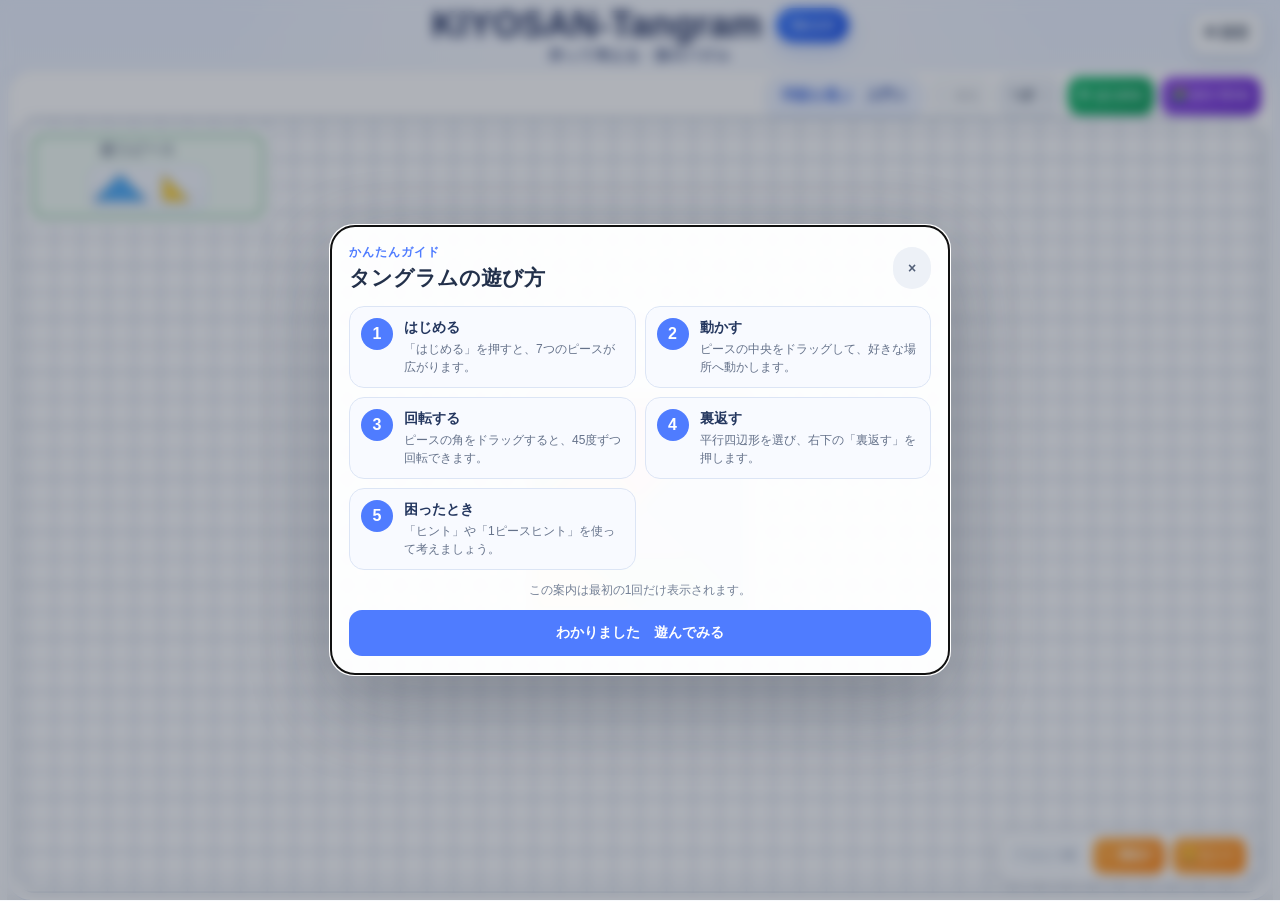
==== index.html @ c0f208fa "Add files via upload" ====
<!DOCTYPE html>
<!-- KIYOSAN-Tangram Ver.2.0 -->
<html lang="ja">
<head>
<meta charset="UTF-8">
<meta name="viewport" content="width=device-width,initial-scale=1.0,maximum-scale=1.0,user-scalable=no">

<meta name="theme-color" content="#24324a">
<meta name="application-name" content="KIYOSAN-Tangram">
<meta name="apple-mobile-web-app-capable" content="yes">
<meta name="apple-mobile-web-app-status-bar-style" content="black-translucent">
<meta name="apple-mobile-web-app-title" content="KIYOSAN-Tangram">
<link rel="manifest" href="./manifest.webmanifest">
<link rel="apple-touch-icon" href="./icons/apple-touch-icon.png">

<title>KIYOSAN-Tangram Ver.2.0</title>
<link rel="stylesheet" href="style.css">

</head>
<body>
<header class="v2-header">
  <div class="v2-title-row">
    <h1>KIYOSAN-Tangram</h1>
    <span class="prototype-badge">Ver.2.0</span>
  </div>
  <p class="v2-subtitle">作って考える・形のパズル</p>
  <button id="settingsBtn" class="settings-trigger" type="button"
    aria-haspopup="dialog" aria-controls="settingsDialog" aria-label="設定を開く">⚙ 設定</button>
</header>
<main class="app prototype17-layout">
<section class="card board-card">
  <div class="top">
    <h2>組み立てエリア</h2>
    <div class="board-top-actions">
      <span class="legend">完成図を見ながら作りましょう</span>
      <button id="problemPickerBtn" class="problem-picker-trigger" type="button"
        aria-haspopup="dialog" aria-controls="problemPickerDialog">
        問題を選ぶ　<span id="currentProblemLabel">入門 1</span>
      </button>
      <button id="prev" class="top-action-button problem-step-button" type="button">← まえ</button>
      <button id="next" class="top-action-button problem-step-button" type="button">つぎ →</button>
      <button id="startBtn" class="top-action-button green">▶ はじめる</button>
      <button id="reset" class="top-action-button primary">🧩 かたづける</button>
    </div>
  </div>
  <div class="boardWrap">
    <aside class="board-target-panel" aria-label="完成図">

      <div class="problem-heading">
        <h2 id="title">入門 1</h2>
        <span class="badge" id="count">1 / 48</span>
      </div>
      <div class="target"><svg viewBox="0 0 320 320"><g id="targetLayer"></g></svg></div>
      <section class="target-used-pieces" aria-labelledby="usedPiecesTitle">
        <h3 id="usedPiecesTitle">使うピース</h3>
        <div id="usedPieces" class="used-pieces" aria-live="polite"></div>
      </section>
    </aside>
    <div class="board-canvas-stage" aria-label="ピースを組み立てる場所">
      <svg id="board" viewBox="-12 -12 1024 724" preserveAspectRatio="xMidYMid meet">
        <defs>
          <!-- 実画像を繰り返して、ピース表面へ木目を貼る -->
          <pattern id="woodPattern" patternUnits="userSpaceOnUse" width="288" height="260">
            <image href="./wood-texture-fine.png" width="288" height="260"
              preserveAspectRatio="none" />
          </pattern>
          <!-- 選んだ写真から、7ピース共通の正方形画像を切り出す定義をここへ生成する -->
          <g id="photoPatternDefs"></g>
          <!-- 実画像を赤みのある焦げ茶色へ着色し、ニス状の光沢と立体感を加えるフィルター -->
          <filter id="woodTexture" x="-20%" y="-20%" width="140%" height="150%"
            color-interpolation-filters="sRGB">
            <feColorMatrix in="SourceGraphic" type="matrix"
              values="0.35 0.14 0.03 0 0.085
                      0.13 0.18 0.025 0 0.03
                      0.075 0.08 0.045 0 0.015
                      0    0    0    1 0" result="brownTexture" />
            <feComponentTransfer in="brownTexture" result="brighterBrown">
              <feFuncR type="linear" slope="1.2" />
              <feFuncG type="linear" slope="1.2" />
              <feFuncB type="linear" slope="1.2" />
              <feFuncA type="identity" />
            </feComponentTransfer>
            <feComposite in="brighterBrown" in2="SourceAlpha" operator="in" result="texturedPiece" />
            <feFlood flood-color="#fff0dc" flood-opacity="0.22" result="varnishColor" />
            <feComposite in="varnishColor" in2="SourceAlpha" operator="in" result="varnishCoat" />
            <feBlend in="texturedPiece" in2="varnishCoat" mode="screen" result="glossyPiece" />
            <feMorphology in="SourceAlpha" operator="erode" radius="1.35" result="innerArea" />
            <feComposite in="SourceAlpha" in2="innerArea" operator="out" result="borderMask" />
            <feFlood flood-color="#4a321c" flood-opacity="0.84" result="borderColor" />
            <feComposite in="borderColor" in2="borderMask" operator="in" result="darkBorder" />
            <feMerge result="outlinedPiece">
              <feMergeNode in="glossyPiece" />
              <feMergeNode in="darkBorder" />
            </feMerge>
            <feOffset in="SourceAlpha" dx="0.5" dy="2" result="sideMask1" />
            <feFlood flood-color="#92552e" result="sideColor1" />
            <feComposite in="sideColor1" in2="sideMask1" operator="in" result="woodSide1" />
            <feOffset in="SourceAlpha" dx="1" dy="4" result="sideMask2" />
            <feFlood flood-color="#784323" result="sideColor2" />
            <feComposite in="sideColor2" in2="sideMask2" operator="in" result="woodSide2" />
            <feOffset in="SourceAlpha" dx="1.5" dy="6" result="sideMask3" />
            <feFlood flood-color="#61351c" result="sideColor3" />
            <feComposite in="sideColor3" in2="sideMask3" operator="in" result="woodSide3" />
            <feOffset in="SourceAlpha" dx="2" dy="8" result="sideMask4" />
            <feFlood flood-color="#492817" result="sideColor4" />
            <feComposite in="sideColor4" in2="sideMask4" operator="in" result="woodSide4" />
            <feMerge result="pieceWithThickness">
              <feMergeNode in="woodSide4" />
              <feMergeNode in="woodSide3" />
              <feMergeNode in="woodSide2" />
              <feMergeNode in="woodSide1" />
              <feMergeNode in="outlinedPiece" />
            </feMerge>
          </filter>
          <!-- 初期の正方形用：表面の色と木目は同じまま、側面だけを表示しない -->
          <filter id="woodTextureFlat" x="-5%" y="-5%" width="110%" height="110%"
            color-interpolation-filters="sRGB">
            <feColorMatrix in="SourceGraphic" type="matrix"
              values="0.35 0.14 0.03 0 0.085
                      0.13 0.18 0.025 0 0.03
                      0.075 0.08 0.045 0 0.015
                      0    0    0    1 0" result="flatBrownTexture" />
            <feComponentTransfer in="flatBrownTexture" result="flatBrighterBrown">
              <feFuncR type="linear" slope="1.2" />
              <feFuncG type="linear" slope="1.2" />
              <feFuncB type="linear" slope="1.2" />
              <feFuncA type="identity" />
            </feComponentTransfer>
            <feComposite in="flatBrighterBrown" in2="SourceAlpha" operator="in" result="flatTexturedPiece" />
            <feFlood flood-color="#fff0dc" flood-opacity="0.22" result="flatVarnishColor" />
            <feComposite in="flatVarnishColor" in2="SourceAlpha" operator="in" result="flatVarnishCoat" />
            <feBlend in="flatTexturedPiece" in2="flatVarnishCoat" mode="screen" result="flatGlossyPiece" />
            <feMorphology in="SourceAlpha" operator="erode" radius="1.35" result="flatInnerArea" />
            <feComposite in="SourceAlpha" in2="flatInnerArea" operator="out" result="flatBorderMask" />
            <feFlood flood-color="#4a321c" flood-opacity="0.84" result="flatBorderColor" />
            <feComposite in="flatBorderColor" in2="flatBorderMask" operator="in" result="flatDarkBorder" />
            <feMerge>
              <feMergeNode in="flatGlossyPiece" />
              <feMergeNode in="flatDarkBorder" />
            </feMerge>
          </filter>
        </defs>
        <g id="gridLayer"></g>
        <g id="boardTargetLayer"></g>
        <g id="hintLayer"></g>
        <g id="guideLayer"></g>
        <g id="pieceLayer"></g>
      </svg>
      <div id="tidyCompleteMessage" class="tidy-complete-message" hidden>
        <strong>おかたづけできました！</strong>
        <span>またこんどやろうね！</span>
      </div>
      <div class="board-corner-actions" aria-label="ピース操作">
        <button id="undoBtn" type="button" disabled>↶ ひとつ前</button>
        <button id="left" class="phone-rotate-button" type="button" aria-label="左へ45度回転">↶ 左回転</button>
        <button id="right" class="phone-rotate-button" type="button" aria-label="右へ45度回転">右回転 ↷</button>
        <button id="flip" type="button">↔ 裏返す</button>
        <button id="hint" class="orange" type="button">💡 ヒント　☆☆☆</button>
        <button id="oneHint" class="orange" type="button" hidden>1ピースヒント</button>
      </div>
    </div>
  </div>
  <div id="status" class="status">「はじめる」でピースが広がります。形が完成すると、自動で音が鳴り、ピースが踊ります。</div>
</section>
</main>
<div id="problemPickerDialog" class="modal" role="dialog" aria-modal="true"
  aria-labelledby="problemPickerTitle" hidden>
  <div class="modal-backdrop" data-close-problem-picker></div>
  <div class="modal-panel problem-picker-panel" tabindex="-1">
    <div class="modal-header">
      <h2 id="problemPickerTitle">問題を選ぶ</h2>
      <button id="closeProblemPickerBtn" class="modal-close" type="button"
        aria-label="問題選択を閉じる">×</button>
    </div>
    <div class="problem-picker-content">
      <section class="side-section level-section" aria-labelledby="levelSectionTitle">
        <h3 class="side-section-title" id="levelSectionTitle">レベル</h3>
        <div class="levels" id="levels"></div>
      </section>
      <section class="side-section problem-list-section" aria-labelledby="problemListSectionTitle">
        <h3 class="side-section-title" id="problemListSectionTitle">問題一覧</h3>
        <div id="problemGrid" class="problem-grid" aria-label="問題一覧"></div>
        <p class="help">番号と★で達成状況が分かります。</p>
      </section>
    </div>
  </div>
</div>
<div id="levelClearDialog" class="modal level-clear-dialog" role="dialog" aria-modal="true"
  aria-labelledby="levelClearTitle" hidden>
  <div class="modal-backdrop level-clear-backdrop"></div>
  <div class="modal-panel level-clear-panel" tabindex="-1">
    <div class="level-clear-rays" aria-hidden="true"></div>
    <div class="level-clear-confetti" aria-hidden="true">
      <i></i><i></i><i></i><i></i><i></i><i></i><i></i><i></i><i></i><i></i><i></i><i></i>
    </div>
    <div class="level-clear-crown" aria-hidden="true">👑</div>
    <p class="level-clear-kicker">LEVEL COMPLETE!</p>
    <h2 id="levelClearTitle">全問クリア！</h2>
    <div class="level-clear-stars" aria-hidden="true">★ ★ ★</div>
    <p id="levelClearMessage">すべての問題をクリアしました。</p>
    <button id="levelClearNextBtn" class="primary level-clear-next" type="button">つぎのレベルへ</button>
  </div>
</div>
<div id="tutorialDialog" class="modal tutorial-dialog" role="dialog" aria-modal="true"
  aria-labelledby="tutorialTitle" hidden>
  <div class="modal-backdrop" data-close-tutorial></div>
  <div class="modal-panel tutorial-panel" tabindex="-1">
    <div class="modal-header">
      <div>
        <p class="tutorial-kicker">かんたんガイド</p>
        <h2 id="tutorialTitle">タングラムの遊び方</h2>
      </div>
      <button id="closeTutorialBtn" class="modal-close" type="button"
        aria-label="操作案内を閉じる">×</button>
    </div>
    <div class="tutorial-steps">
      <div class="tutorial-step"><span>1</span><div><strong>はじめる</strong><p>「はじめる」を押すと、7つのピースが広がります。</p></div></div>
      <div class="tutorial-step"><span>2</span><div><strong>動かす</strong><p>ピースの中央をドラッグして、好きな場所へ動かします。</p></div></div>
      <div class="tutorial-step"><span>3</span><div><strong>回転する</strong><p>ピースの角をドラッグすると、45度ずつ回転できます。</p></div></div>
      <div class="tutorial-step"><span>4</span><div><strong>裏返す</strong><p>平行四辺形を選び、右下の「裏返す」を押します。</p></div></div>
      <div class="tutorial-step"><span>5</span><div><strong>困ったとき</strong><p>「ヒント」や「1ピースヒント」を使って考えましょう。</p></div></div>
    </div>
    <p class="tutorial-note">この案内は最初の1回だけ表示されます。</p>
    <button id="startTutorialBtn" class="primary modal-done" type="button">わかりました　遊んでみる</button>
  </div>
</div>
<div id="settingsDialog" class="modal" role="dialog" aria-modal="true" aria-labelledby="settingsDialogTitle" hidden>
  <div class="modal-backdrop" data-close-settings></div>
  <div class="modal-panel" tabindex="-1">
    <div class="modal-header">
      <h2 id="settingsDialogTitle">⚙ 設定</h2>
      <button id="closeSettingsBtn" class="modal-close" type="button" aria-label="設定を閉じる">×</button>
    </div>
    <section class="modal-section" aria-labelledby="appearanceTitle">
      <h3 id="appearanceTitle">表示</h3>
      <div class="silhouette-setting">
        <label for="playMode">作り方</label>
        <select id="playMode">
          <option value="overlay">シルエットの上で作る</option>
          <option value="reference">完成図を見ながら作る</option>
        </select>
      </div>
      <div class="silhouette-setting">
        <label for="silhouetteColor">問題の色</label>
        <select id="silhouetteColor">
          <option value="bluegray">青灰色</option>
          <option value="cream">クリーム</option>
          <option value="beige">ベージュ</option>
        </select>
      </div>
      <div class="silhouette-setting">
        <label for="gridColor">方眼の色</label>
        <select id="gridColor">
          <option value="bluegray">青灰色</option>
          <option value="green">緑</option>
          <option value="beige">ベージュ</option>
        </select>
      </div>
      <div class="silhouette-setting">
        <label for="pieceStyle">ピースのデザイン</label>
        <select id="pieceStyle">
          <option value="colorful">カラフル</option>
          <option value="wood">木目調</option>
          <option value="photo">写真</option>
        </select>
      </div>
      <div id="photoControls" class="photo-controls" hidden>
        <label class="photo-select-button" for="photoFileInput">📷 写真を選ぶ</label>
        <input id="photoFileInput" type="file" accept="image/jpeg,image/png,image/webp,image/heic,image/heif" hidden>
        <span id="photoFileStatus">写真は端末内だけで使用します。</span>
      </div>
      <div class="silhouette-setting">
        <label for="bgmSetting">BGM</label>
        <select id="bgmSetting">
          <option value="off">なし</option>
          <option value="on">あり（レベル別）</option>
        </select>
      </div>
      <div class="silhouette-setting">
        <label for="effectsSetting">効果音</label>
        <select id="effectsSetting">
          <option value="on">あり</option>
          <option value="off">なし</option>
        </select>
      </div>
      <div class="piece-size-panel">
        <span>ピースの大きさ</span>
        <div class="piece-size-buttons">
          <button type="button" data-piece-size="1" class="size-choice">標準</button>
          <button type="button" data-piece-size="1.3" class="size-choice">大</button>
          <button type="button" data-piece-size="1.5" class="size-choice">特大</button>
        </div>
      </div>
    </section>
    <section class="modal-section" aria-labelledby="utilityTitle">
      <h3 id="utilityTitle">操作</h3>
      <div class="utility-buttons">
        <button id="fullscreenBtn" type="button">⛶ 全画面</button>
        <button id="tutorialBtn" type="button">？ 操作案内を見る</button>
        <button id="clearStarsBtn" type="button">☆ をリセット</button>
      </div>
    </section>
    <button id="doneSettingsBtn" class="primary modal-done" type="button">閉じる</button>
  </div>
</div>
<footer class="app-footer" aria-label="アプリ情報">
  <div><strong>KIYOSAN-Tangram <span id="appVersion"></span></strong> • Designed by Kiyosan, an Apple Distinguished Educator, with ChatGPT.</div>
</footer>

<script src="script.js"></script>


</body>
</html>
---- style.css ----
:root{--ink:#23314b;--sub:#68758c;--line:#dce3ee;--blue:#4f7cff;--orange:#ff9f43;--green:#229b63;--bg:#f4f7fb}
*{box-sizing:border-box}
body{margin:0;min-height:100vh;font-family:-apple-system,BlinkMacSystemFont,"Segoe UI","Hiragino Sans","Yu Gothic UI","Yu Gothic","Meiryo",sans-serif;color:var(--ink);background:linear-gradient(180deg,#eaf0ff,#f7f9fc 260px)}
header{position:relative;text-align:center;padding:8px 72px 2px 12px}
.settings-trigger{position:absolute;right:18px;top:8px;min-width:48px;padding:9px 12px;background:rgba(255,255,255,.9);box-shadow:0 6px 18px rgba(35,49,75,.12);border:1px solid rgba(220,227,238,.9)}
h1{margin:0;font-size:clamp(26px,4vw,40px)}
header p{margin:7px 0 0;color:var(--sub)}
.app{width:min(1280px,calc(100% - 20px));margin:4px auto 10px;display:grid;grid-template-columns:330px 1fr;gap:16px}
.card{background:rgba(255,255,255,.97);border-radius:22px;box-shadow:0 14px 36px rgba(35,49,75,.11);padding:12px}
.levels{display:grid;grid-template-columns:1fr 1fr;gap:8px;margin-bottom:14px}
button,select{font:inherit}
button{border:0;border-radius:13px;padding:11px 12px;font-weight:700;color:var(--ink);background:#edf1f7;cursor:pointer}
button:active{transform:scale(.98)}
.level.active{background:var(--blue);color:#fff}
.top{display:flex;align-items:center;justify-content:space-between;gap:10px;margin-bottom:10px}
h2{margin:0;font-size:18px}
.badge{font-size:13px;font-weight:700;color:#315fdd;background:#edf2ff;border-radius:999px;padding:6px 10px}
.target{aspect-ratio:1/1;border:2px dashed var(--line);border-radius:18px;overflow:hidden;background:#fbfcff}
svg{width:100%;height:100%;touch-action:none}
.silhouette{fill:var(--silhouette-fill,#6B7FA5);stroke:none}
.board-silhouette,
.board-silhouette-piece{
  fill:var(--silhouette-fill,#6B7FA5);
  fill-opacity:.24;
  stroke:none;
  pointer-events:none;
}
.tidy-up-case{fill:rgba(255,255,255,.72);stroke:#7b879b;stroke-width:8;rx:12;ry:12;pointer-events:none}
body.photo-challenge-active .board-silhouette-piece{fill-opacity:.12;stroke:none}
.target-line{fill:var(--silhouette-fill,#6B7FA5);stroke:none}
.hint-piece{fill:#7585a2;fill-opacity:.15;stroke:#7585a2;stroke-width:1.5;stroke-dasharray:6 5}
.grid-line{stroke:var(--grid-color,#8F9EB7);stroke-width:1.2;vector-effect:non-scaling-stroke;opacity:.75}
.guide-bg{fill:#fff;fill-opacity:.94;stroke:#cbd5e1;stroke-width:2}
.guide-used{stroke:#222;stroke-width:3.5;stroke-linejoin:round}
.guide-unused{fill:none;stroke:#5b6475;stroke-width:3.8;stroke-linejoin:round}
.guide-label{font-size:18px;font-weight:700;fill:#34415a;text-anchor:middle}
.piece{stroke:rgba(35,49,75,.3);stroke-width:1.2;cursor:grab;filter:none}
body.piece-style-wood .piece{fill:url(#woodPattern)!important;stroke:#4a321c;stroke-width:1.6;stroke-linejoin:round;filter:url(#woodTextureFlat)}
body.piece-style-wood .used-piece-shape{fill:url(#woodPattern)!important;stroke:#4a321c;stroke-width:1.6;stroke-linejoin:round;filter:url(#woodTexture)}
body.piece-style-wood #board.not-started .piece{filter:url(#woodTextureFlat);stroke:#4a321c;stroke-width:1.6}
.piece-side{display:none;pointer-events:none;stroke:#3c2113;stroke-width:1.5;stroke-linejoin:round}
body.piece-style-wood .piece-side{display:block}
body.piece-style-wood .piece-side-depth-1{fill:#92552e}
body.piece-style-wood .piece-side-depth-2{fill:#6f3d22}
body.piece-style-wood .piece-side-depth-3{fill:#492817}
body.piece-style-wood #board.not-started .piece-side{display:none}
body.piece-style-photo .piece{stroke:#263447;stroke-width:2;stroke-linejoin:round;filter:none}
body.piece-style-photo .used-piece-shape{stroke:#263447;stroke-width:1.8;stroke-linejoin:round;filter:none}
body.piece-style-photo .piece-side{display:none}
.photo-controls{display:flex;align-items:center;gap:10px;padding:10px 12px;margin:0 0 8px;border:1px dashed #b9c6db;border-radius:13px;background:#fff}
.photo-controls[hidden]{display:none}
.photo-select-button{flex:0 0 auto;padding:9px 13px;border-radius:11px;background:#e9f2ff;color:#245a9c;font-weight:800;cursor:pointer}
.photo-controls span{font-size:12px;line-height:1.4;color:#68758d}
.photo-challenge-button{background:linear-gradient(135deg,#6f42c1,#845ef7)!important;color:#fff!important;border-color:#6741d9!important}
.photo-challenge-button[hidden]{display:none!important}
body.photo-challenge-active .photo-challenge-button{background:linear-gradient(135deg,#495057,#343a40)!important}

.not-started .piece{cursor:default}
.start-ready{animation:startPulse 1.3s ease-in-out infinite}
@keyframes startPulse{0%,100%{transform:scale(1)}50%{transform:scale(1.03)}}

.piece:active{cursor:grabbing}.selected{stroke:#111827;stroke-width:2.4}
.tidy-complete-message{position:absolute;z-index:60;left:50%;bottom:64px;transform:translateX(-50%);display:flex;flex-direction:column;align-items:center;gap:3px;min-width:260px;padding:14px 22px;border:2px solid #69b984;border-radius:18px;background:rgba(244,255,247,.97);color:#23653a;box-shadow:0 14px 38px rgba(28,82,48,.24);text-align:center;animation:tidyMessageIn .42s cubic-bezier(.2,.8,.2,1)}
.tidy-complete-message[hidden]{display:none}
.tidy-complete-message strong{font-size:20px}.tidy-complete-message span{font-size:16px;font-weight:700}
@keyframes tidyMessageIn{from{opacity:0;transform:translate(-50%,16px) scale(.9)}to{opacity:1;transform:translate(-50%,0) scale(1)}}
.row{display:flex;gap:8px;flex-wrap:wrap;margin-top:11px}
.row button{flex:1 1 100px}
.orange{background:var(--orange);color:#fff}.primary{background:var(--blue);color:#fff}.green{background:var(--green);color:#fff}
.help{font-size:12px;color:var(--sub);line-height:1.55;margin:10px 0 0}
.silhouette-setting{
  display:flex;align-items:center;justify-content:space-between;gap:10px;
  margin:0 0 12px;padding:9px 10px;border-radius:12px;background:#f4f6fa;
}
.silhouette-setting label{font-size:13px;font-weight:700;color:var(--ink)}
.silhouette-setting select{
  flex:1;max-width:150px;border:1px solid var(--line);border-radius:10px;
  padding:8px 10px;background:#fff;color:var(--ink);font-weight:700;
}
.utility-buttons{
  display:grid;grid-template-columns:1fr 1fr;gap:8px;margin:0 0 12px
}
.utility-buttons button{padding:9px 8px;font-size:13px}
.utility-buttons #clearStarsBtn{grid-column:1/-1;background:#fff3e5;color:#8a4b00}










.problem-grid{
  display:grid;
  grid-template-columns:repeat(4,minmax(0,1fr));
  gap:6px;
  max-height:min(300px,42vh);
  overflow:auto;
  margin:0 0 10px;
  padding:6px;
  border:1px solid var(--line);
  border-radius:12px;
  background:#fafbfe;
  align-content:start;
}
.problem-btn{
  position:relative;
  display:flex;
  align-items:center;
  justify-content:space-between;
  min-width:0;
  min-height:44px;
  padding:8px 8px;
  border-radius:10px;
  font-size:12px;
  background:#edf1f7;
  text-align:left;
}
.problem-btn.active{background:var(--blue);color:#fff}
.problem-btn.cleared{background:#fef6d8}
.problem-btn-number{font-weight:800}
.problem-btn-star{font-size:13px;color:#f3b400}
.problem-btn.active .problem-btn-star{color:#ffe36e}
.problem-btn.cleared .problem-btn-star{color:#f3b400}
.problem-btn.active.cleared{background:var(--blue)}


.boardWrap{
  aspect-ratio:10/7;min-height:500px;border:1px solid var(--line);
  border-radius:18px;overflow:hidden;background:#fff;
}
.toolbar{display:flex;flex-wrap:wrap;gap:9px;margin-top:11px}.toolbar button{flex:1 1 135px}
.status{margin-top:11px;padding:11px 13px;border-radius:13px;background:#f1f4f8;color:var(--sub);font-size:14px}
.status.ok{background:#e8f8ef;color:#157347;font-weight:700}.status.warn{background:#fff3e5;color:#9b5a00;font-weight:700}
.legend{font-size:12px;color:var(--sub);margin-top:8px}
@media(max-width:860px){.app{grid-template-columns:1fr}.side{display:grid;grid-template-columns:minmax(200px,290px) 1fr;gap:14px;align-items:start}.levels,.side>.top{grid-column:1/-1}.row{margin-top:0}}
@media(max-width:590px){.side{display:block}.row{margin-top:11px}.boardWrap{aspect-ratio:1/1.18;min-height:430px}}

.piece-size-panel{margin:0 0 12px;padding:9px 10px;border-radius:12px;background:#f4f6fa}
.piece-size-panel>span{display:block;margin-bottom:7px;font-size:13px;font-weight:700;color:var(--ink)}
.piece-size-buttons{display:grid;grid-template-columns:repeat(3,1fr);gap:6px}
.size-choice{min-height:38px;padding:7px 3px;font-size:13px;border-radius:10px}
.size-choice.selected{background:#9dcfe4!important;color:#274354!important;box-shadow:inset 0 0 0 2px rgba(255,255,255,.8)}

.app-footer{
  width:min(1280px,calc(100% - 20px));margin:0 auto 14px;
  text-align:center;color:var(--sub);font-size:12px;line-height:1.6
}
.app-footer strong{color:var(--ink);font-weight:700}

/* Ver.1.91 Prototype 3：左右の主操作領域の下端をそろえる */
.side{display:flex;flex-direction:column;gap:12px}
.side-section{border:1px solid var(--line);border-radius:16px;background:#fbfcff;padding:11px}
.side-section-title{margin:0 0 9px;font-size:14px;font-weight:800;color:#41506b;letter-spacing:.04em}
.side-section .levels{margin:0}
.side-section .help{margin:8px 0 0}
.problem-section{background:#fff}
.problem-heading{display:flex;align-items:center;justify-content:space-between;gap:10px;margin-bottom:9px}
.problem-heading h2{font-size:18px}
.problem-nav{display:grid;grid-template-columns:1fr 1fr;gap:8px;margin-top:10px}
.problem-nav #hint{grid-column:1/-1}
.problem-list-section{background:#fbfcff}
.problem-list-section .problem-grid{max-height:145px;margin:0}
.level-section{background:#fbfcff}
.settings-section{background:#f7f9fc}
.settings-section .silhouette-setting{margin-bottom:8px;background:#fff}
.settings-section .piece-size-panel{margin:0;background:#fff}
.teacher-section{background:#f4f1ff;border-color:#ded7f4}
.teacher-section .utility-buttons{margin:0}
.teacher-section #clearStarsBtn{background:#fff3e5;color:#8a4b00}
.app-footer{white-space:nowrap}
@media(max-width:860px){
  .side{display:grid;grid-template-columns:1fr 1fr;gap:12px}
  .side-section{min-width:0}
  .problem-section{grid-column:1/-1}
  .settings-section,.teacher-section{align-self:start}
}
@media(max-width:590px){
  .side{display:flex}
  .app-footer{white-space:normal}
}

/* Prototype 3：主操作カードと補助カードを分離 */
.side-main{display:flex;flex-direction:column;gap:12px;height:100%}
.side-main .level-section{margin-top:auto}
.side-aux{display:flex;flex-direction:column;gap:12px;align-self:start}
.board-card{grid-column:2;grid-row:1}
.side-main{grid-column:1;grid-row:1}
.side-aux{grid-column:1;grid-row:2}
@media(max-width:860px){
  .side-main,.board-card,.side-aux{grid-column:1;grid-row:auto}
  .side-main{display:grid;grid-template-columns:1fr 1fr;gap:12px}
  .side-main .problem-section{grid-column:1/-1}
  .side-main .level-section{margin-top:0}
  .side-aux{display:grid;grid-template-columns:1fr 1fr;gap:12px}
}
@media(max-width:590px){
  .side-main,.side-aux{display:flex}
}


/* Ver.1.91 Prototype 4：設定ダイアログ（Prototype 5でも継承） */
body.modal-open{overflow:hidden}
.modal[hidden]{display:none}
.modal{position:fixed;inset:0;z-index:1000;display:grid;place-items:center;padding:20px}
.modal-backdrop{position:absolute;inset:0;background:rgba(22,31,49,.34);backdrop-filter:blur(6px);-webkit-backdrop-filter:blur(6px);opacity:0;animation:modalFadeIn .22s ease forwards}
.modal-panel{position:relative;width:min(480px,100%);max-height:min(760px,calc(100vh - 40px));overflow:auto;background:rgba(255,255,255,.98);border:1px solid rgba(255,255,255,.78);border-radius:24px;box-shadow:0 28px 80px rgba(20,31,52,.28);padding:18px;opacity:0;transform:scale(.96) translateY(8px);animation:modalPanelIn .22s cubic-bezier(.2,.8,.2,1) forwards}
.modal.closing .modal-backdrop{animation:modalFadeOut .18s ease forwards}
.modal.closing .modal-panel{animation:modalPanelOut .18s ease forwards}
@keyframes modalFadeIn{to{opacity:1}}
@keyframes modalFadeOut{from{opacity:1}to{opacity:0}}
@keyframes modalPanelIn{to{opacity:1;transform:scale(1) translateY(0)}}
@keyframes modalPanelOut{from{opacity:1;transform:scale(1) translateY(0)}to{opacity:0;transform:scale(.97) translateY(6px)}}
.modal-header{display:flex;align-items:center;justify-content:space-between;gap:12px;margin-bottom:14px}
.modal-header h2{font-size:21px}
.modal-close{width:38px;height:38px;padding:0;border-radius:999px;font-size:25px;line-height:1;background:#edf1f7;color:#536078}
.modal-section{padding:14px;border:1px solid var(--line);border-radius:16px;background:#f8faff;margin-bottom:12px}
.modal-section h3{margin:0 0 10px;font-size:14px;color:#41506b;letter-spacing:.04em}
.modal-section .silhouette-setting{background:#fff;margin-bottom:8px}
.modal-section .piece-size-panel{background:#fff;margin:0}
.teacher-modal{background:#f6f3ff;border-color:#ded7f4}
.teacher-modal .utility-buttons{margin:0}
.modal-done{width:100%;margin-top:2px}
.level-clear-dialog{z-index:1200;overflow:hidden}
.level-clear-backdrop{background:radial-gradient(circle at 50% 42%,rgba(255,212,59,.34),rgba(26,35,55,.60));backdrop-filter:blur(8px);-webkit-backdrop-filter:blur(8px)}
.level-clear-panel{width:min(500px,94vw);overflow:hidden;text-align:center;padding:36px 26px 26px;border:3px solid #ffd43b;background:linear-gradient(155deg,#fffdf4 0%,#fff 52%,#fff3bf 100%);box-shadow:0 30px 90px rgba(20,31,52,.38),0 0 55px rgba(255,212,59,.42);animation:levelClearIn .65s cubic-bezier(.18,.89,.32,1.35) forwards}
.level-clear-panel>*{position:relative;z-index:2}
.level-clear-rays{position:absolute;z-index:0;inset:-60%;background:repeating-conic-gradient(from 0deg,rgba(255,212,59,.16) 0deg 9deg,transparent 9deg 20deg);animation:levelClearSpin 16s linear infinite}
.level-clear-crown{font-size:64px;line-height:1;animation:levelClearCrown .8s ease-in-out infinite alternate}
.level-clear-kicker{margin:12px 0 2px;color:#e67700;font-weight:900;letter-spacing:.14em;font-size:14px}
.level-clear-panel h2{margin:0;color:#24324a;font-size:clamp(30px,7vw,44px)}
.level-clear-stars{margin:10px 0;color:#f59f00;font-size:29px;letter-spacing:.18em;text-shadow:0 2px 0 #fff,0 4px 10px rgba(230,119,0,.25)}
.level-clear-panel p#levelClearMessage{margin:8px 0 22px;color:#536078;font-weight:700;font-size:17px}
.level-clear-next{width:100%;min-height:52px;font-size:18px;background:linear-gradient(135deg,#ffb020,#ff8a1f);box-shadow:0 8px 20px rgba(255,138,31,.28)}
.level-clear-confetti i{position:absolute;z-index:3;top:-42px;width:10px;height:22px;border-radius:3px;background:#ff6b6b;animation:levelConfetti 2.6s ease-in infinite}
.level-clear-confetti i:nth-child(2n){background:#4dabf7}.level-clear-confetti i:nth-child(3n){background:#ffd43b}.level-clear-confetti i:nth-child(4n){background:#69db7c}.level-clear-confetti i:nth-child(5n){background:#b197fc}
.level-clear-confetti i:nth-child(1){left:5%;animation-delay:.05s}.level-clear-confetti i:nth-child(2){left:14%;animation-delay:.55s}.level-clear-confetti i:nth-child(3){left:23%;animation-delay:.2s}.level-clear-confetti i:nth-child(4){left:33%;animation-delay:.8s}.level-clear-confetti i:nth-child(5){left:42%;animation-delay:.4s}.level-clear-confetti i:nth-child(6){left:51%;animation-delay:.95s}.level-clear-confetti i:nth-child(7){left:60%;animation-delay:.1s}.level-clear-confetti i:nth-child(8){left:69%;animation-delay:.65s}.level-clear-confetti i:nth-child(9){left:77%;animation-delay:.3s}.level-clear-confetti i:nth-child(10){left:85%;animation-delay:1s}.level-clear-confetti i:nth-child(11){left:92%;animation-delay:.5s}.level-clear-confetti i:nth-child(12){left:97%;animation-delay:.75s}
@keyframes levelClearIn{0%{opacity:0;transform:scale(.55) rotate(-3deg)}70%{opacity:1;transform:scale(1.04) rotate(1deg)}100%{opacity:1;transform:scale(1) rotate(0)}}
@keyframes levelClearSpin{to{transform:rotate(360deg)}}
@keyframes levelClearCrown{from{transform:translateY(0) rotate(-3deg)}to{transform:translateY(-8px) rotate(3deg)}}
@keyframes levelConfetti{0%{transform:translateY(-20px) rotate(0);opacity:0}12%{opacity:1}100%{transform:translateY(540px) rotate(720deg);opacity:0}}
@media(prefers-reduced-motion:reduce){.level-clear-panel,.level-clear-rays,.level-clear-crown,.level-clear-confetti i{animation:none}}
@media(max-width:590px){header{padding-right:62px}.settings-trigger{right:10px;font-size:0;width:44px;padding:9px}.settings-trigger::first-letter{font-size:20px}.modal{padding:10px}.modal-panel{max-height:calc(100vh - 20px);border-radius:20px}}



/* Ver.1.91 Prototype 5：全画面中央配置とクロスプラットフォーム調整 */
html{min-height:100%;background:#f7f9fc}
body{-webkit-font-smoothing:antialiased;text-rendering:optimizeLegibility}
button,select{line-height:1.25}
button{min-height:42px;-webkit-tap-highlight-color:transparent}
select{min-height:40px}
.app-footer{font-size:11.5px;line-height:1.45;white-space:nowrap;overflow-wrap:normal}

/* Fullscreen APIでhtml要素が全画面になった場合だけ中央寄せする */
html:fullscreen body,
html:-webkit-full-screen body{
  min-height:100vh;
  display:flex;
  flex-direction:column;
  justify-content:center;
  overflow:auto;
}
html:fullscreen header,
html:fullscreen .app,
html:fullscreen .app-footer,
html:-webkit-full-screen header,
html:-webkit-full-screen .app,
html:-webkit-full-screen .app-footer{flex:0 0 auto}

/* 高さの小さいWindowsノートなどでは、上端が切れないよう上寄せに戻す */
@media (max-height:820px){
  html:fullscreen body,
  html:-webkit-full-screen body{justify-content:flex-start}
}
@media(max-width:980px){
  .app-footer{white-space:normal;padding:0 8px}
}
@media(max-width:590px){
  button{min-height:44px}
}


/* Ver.1.91 Prototype 6：iPad・Apple Pencilの盤面操作を固定 */
html,body{overscroll-behavior:none}
body{touch-action:pan-x pan-y}
.boardWrap,#board,#pieceLayer,.piece{
  touch-action:none!important;
  -ms-touch-action:none;
  -webkit-user-select:none;
  user-select:none;
  -webkit-touch-callout:none;
}
body.board-interacting{
  overflow:hidden!important;
  overscroll-behavior:none;
}
body.board-interacting .boardWrap{cursor:grabbing}
@supports (-webkit-touch-callout:none){
  html:fullscreen body,html:-webkit-full-screen body{overscroll-behavior:none}
}



/* Ver.1.91 Prototype 7：iPadファースト固定レイアウト */
body.ipad-mode{
  position:fixed;
  inset:0;
  width:100%;
  height:var(--app-height,100dvh);
  min-height:0;
  overflow:hidden;
  display:grid;
  grid-template-rows:auto minmax(0,1fr) auto;
  overscroll-behavior:none;
}
body.ipad-mode header{
  padding:6px 72px 0 12px;
  min-height:48px;
}
body.ipad-mode h1{font-size:clamp(25px,3.2vw,36px)}
body.ipad-mode .settings-trigger{
  position:fixed;
  z-index:900;
  top:max(8px,env(safe-area-inset-top));
  right:max(12px,env(safe-area-inset-right));
}
body.ipad-mode .app{
  width:min(1280px,calc(100% - 16px));
  height:100%;
  min-height:0;
  margin:2px auto 6px;
  grid-template-columns:clamp(255px,27vw,330px) minmax(0,1fr);
  grid-template-rows:minmax(0,1fr);
  gap:12px;
  overflow:hidden;
}
body.ipad-mode .side-main,
body.ipad-mode .board-card{
  grid-row:1;
  min-height:0;
  height:100%;
}
body.ipad-mode .side-main{
  display:flex;
  flex-direction:column;
  gap:8px;
  overflow:hidden;
}
body.ipad-mode .side-section{padding:8px;border-radius:14px}
body.ipad-mode .problem-section{flex:1 1 auto;min-height:0;display:flex;flex-direction:column}
body.ipad-mode .problem-heading{margin-bottom:6px}
body.ipad-mode .target{flex:1 1 auto;min-height:150px;aspect-ratio:auto}
body.ipad-mode .problem-nav{margin-top:7px;gap:6px}
body.ipad-mode .problem-nav button{min-height:38px;padding:8px 9px}
body.ipad-mode .problem-list-section{flex:0 0 auto}
body.ipad-mode .problem-list-section .problem-grid{max-height:96px}
body.ipad-mode .level-section{flex:0 0 auto;margin-top:0}
body.ipad-mode .levels{gap:6px}
body.ipad-mode .level{min-height:36px;padding:7px 8px}
body.ipad-mode .side-section .help{margin-top:5px;line-height:1.35}
body.ipad-mode .board-card{
  display:flex;
  flex-direction:column;
  overflow:hidden;
}
body.ipad-mode .board-card>.top{flex:0 0 auto;margin-bottom:6px}
body.ipad-mode .boardWrap{
  flex:1 1 auto;
  min-height:0;
  height:auto;
  aspect-ratio:auto;
}
body.ipad-mode .toolbar{
  flex:0 0 auto;
  display:grid;
  grid-template-columns:repeat(4,minmax(0,1fr));
  gap:6px;
  margin-top:7px;
}
body.ipad-mode .toolbar button{min-height:38px;padding:7px 6px;font-size:13px}
body.ipad-mode .status{flex:0 0 auto;margin-top:7px;padding:8px 10px;font-size:12.5px}
body.ipad-mode .app-footer{
  width:100%;
  margin:0;
  padding:2px 10px max(5px,env(safe-area-inset-bottom));
  font-size:10.5px;
  line-height:1.25;
  white-space:nowrap;
  overflow:hidden;
  text-overflow:ellipsis;
}
body.ipad-mode.modal-open{overflow:hidden}
body.ipad-mode .modal-panel{max-height:calc(var(--app-height,100dvh) - 24px)}

/* iPadの縦向きでも左右2カラムを維持し、盤面を優先する */
@media (max-width:820px){
  body.ipad-mode .app{grid-template-columns:250px minmax(0,1fr);gap:8px}
  body.ipad-mode .card{padding:8px;border-radius:16px}
  body.ipad-mode .side-main{gap:6px}
  body.ipad-mode .problem-list-section .problem-grid{grid-template-columns:repeat(6,1fr);max-height:82px}
  body.ipad-mode .toolbar{grid-template-columns:repeat(2,minmax(0,1fr))}
  body.ipad-mode .toolbar button{font-size:12px}
  body.ipad-mode .app-footer{font-size:9.5px}
}

/* 高さが小さい場合は説明文を省き、操作領域を確保する */
@media (max-height:760px){
  body.ipad-mode .side-section .help{display:none}
  body.ipad-mode .problem-list-section .problem-grid{max-height:72px}
  body.ipad-mode .toolbar button{min-height:34px;padding:5px 5px}
  body.ipad-mode .status{padding:6px 9px}
}


/* Ver.1.91 Prototype 8：iPad全画面・Apple Pencil最終調整 */
body.ipad-mode{
  padding-top:env(safe-area-inset-top);
  padding-left:env(safe-area-inset-left);
  padding-right:env(safe-area-inset-right);
  padding-bottom:env(safe-area-inset-bottom);
}
body.ipad-mode .app{
  min-height:0;
  padding-bottom:2px;
}
body.ipad-mode .board-card{padding-bottom:8px}
body.ipad-mode .toolbar{
  position:relative;
  z-index:20;
  padding-bottom:2px;
}
body.ipad-mode .toolbar button,
body.ipad-mode .problem-nav button,
body.ipad-mode .settings-trigger,
body.ipad-mode .modal button{
  touch-action:manipulation!important;
  -webkit-user-select:none;
  user-select:none;
}
body.ipad-mode .boardWrap{
  min-height:180px;
}
@media (orientation:portrait) and (max-width:820px){
  body.ipad-mode .app{grid-template-columns:230px minmax(0,1fr)}
  body.ipad-mode .problem-list-section .problem-grid{max-height:66px}
  body.ipad-mode .target{min-height:126px}
  body.ipad-mode .toolbar{grid-template-columns:repeat(2,minmax(0,1fr));gap:5px}
  body.ipad-mode .toolbar button{min-height:36px;padding:5px 4px;font-size:11.5px}
  body.ipad-mode .status{margin-top:5px;padding:6px 8px;font-size:11.5px}
}
@media (orientation:landscape) and (max-height:760px){
  body.ipad-mode header{min-height:42px;padding-top:3px}
  body.ipad-mode h1{font-size:24px}
  body.ipad-mode .app{margin-top:0;margin-bottom:2px}
  body.ipad-mode .target{min-height:116px}
  body.ipad-mode .problem-list-section .problem-grid{max-height:58px}
  body.ipad-mode .toolbar{grid-template-columns:repeat(4,minmax(0,1fr));gap:4px;margin-top:5px}
  body.ipad-mode .toolbar button{min-height:32px;padding:4px 3px;font-size:11px}
  body.ipad-mode .status{margin-top:4px;padding:5px 7px;font-size:11px}
  body.ipad-mode .app-footer{display:none}
}


/* Prototype 8 修正版：iPad全画面では下部操作を必ず画面内に固定 */
body.ipad-mode.fullscreen-compact header{display:none}
body.ipad-mode.fullscreen-compact{
  grid-template-rows:minmax(0,1fr) auto;
}
body.ipad-mode.fullscreen-compact .app{
  margin:4px auto 2px;
  height:100%;
  min-height:0;
}
body.ipad-mode.fullscreen-compact .board-card{
  min-height:0;
  padding:7px 8px 6px;
}
body.ipad-mode.fullscreen-compact .board-card>.top{
  margin-bottom:4px;
}
body.ipad-mode.fullscreen-compact .boardWrap{
  min-height:0!important;
  height:0;
  flex:1 1 0;
}
body.ipad-mode.fullscreen-compact .toolbar{
  flex:0 0 auto;
  grid-template-columns:repeat(4,minmax(0,1fr));
  gap:4px;
  margin-top:5px;
  padding:0;
}
body.ipad-mode.fullscreen-compact .toolbar button{
  min-height:31px;
  padding:4px 3px;
  font-size:10.8px;
}
body.ipad-mode.fullscreen-compact .status{
  flex:0 0 auto;
  margin-top:4px;
  padding:5px 7px;
  font-size:10.8px;
  line-height:1.2;
}
body.ipad-mode.fullscreen-compact .app-footer{display:none}
body.ipad-mode.fullscreen-compact .target{min-height:100px}
body.ipad-mode.fullscreen-compact .problem-list-section .problem-grid{max-height:54px}
body.ipad-mode.fullscreen-compact .side-section .help{display:none}

@media (orientation:portrait) and (max-width:820px){
  body.ipad-mode.fullscreen-compact .toolbar{
    grid-template-columns:repeat(2,minmax(0,1fr));
  }
  body.ipad-mode.fullscreen-compact .toolbar button{
    min-height:30px;
    font-size:10.5px;
  }
}


/* Prototype 8 最終候補：下段ボタンの表示領域を先に確保 */
body.ipad-mode.fullscreen-compact{
  height:var(--app-height,100dvh)!important;
  max-height:var(--app-height,100dvh)!important;
}
body.ipad-mode.fullscreen-compact .board-card{
  display:grid;
  grid-template-rows:auto minmax(0,1fr) auto;
}
body.ipad-mode.fullscreen-compact .boardWrap{
  height:auto!important;
  min-height:0!important;
  overflow:hidden;
}
body.ipad-mode.fullscreen-compact .toolbar{
  min-height:66px;
  align-content:stretch;
  grid-auto-rows:minmax(29px,1fr);
}
body.ipad-mode.fullscreen-compact .status{display:none}
@media (orientation:portrait) and (max-width:820px){
  body.ipad-mode.fullscreen-compact .toolbar{
    min-height:132px;
    grid-auto-rows:minmax(28px,1fr);
  }
}


/* Prototype 8 安定版：iPadではブラウザ全画面ではなくアプリ内全画面を使用 */
body.ipad-mode.app-fullscreen{
  position:fixed!important;
  inset:0!important;
  width:100%!important;
  height:var(--app-height,100dvh)!important;
  max-height:var(--app-height,100dvh)!important;
  padding:env(safe-area-inset-top) env(safe-area-inset-right) env(safe-area-inset-bottom) env(safe-area-inset-left)!important;
  grid-template-rows:0 minmax(0,1fr) 0!important;
  overflow:hidden!important;
}
body.ipad-mode.app-fullscreen header{
  display:block!important;
  min-height:0!important;
  height:0!important;
  padding:0!important;
  overflow:visible!important;
}
body.ipad-mode.app-fullscreen header h1{display:none!important}
body.ipad-mode.app-fullscreen .settings-trigger{
  display:block!important;
  top:max(6px,env(safe-area-inset-top))!important;
  right:max(8px,env(safe-area-inset-right))!important;
  min-height:34px!important;
  height:34px!important;
  padding:5px 9px!important;
  font-size:12px!important;
}
body.ipad-mode.app-fullscreen .app{
  width:calc(100% - 8px)!important;
  height:100%!important;
  min-height:0!important;
  margin:2px auto!important;
  gap:6px!important;
  overflow:hidden!important;
}
body.ipad-mode.app-fullscreen .card{padding:6px!important;border-radius:13px!important}
body.ipad-mode.app-fullscreen .side-main{gap:5px!important}
body.ipad-mode.app-fullscreen .side-section{padding:6px!important}
body.ipad-mode.app-fullscreen .target{min-height:86px!important}
body.ipad-mode.app-fullscreen .problem-list-section .problem-grid{max-height:50px!important}
body.ipad-mode.app-fullscreen .side-section .help{display:none!important}
body.ipad-mode.app-fullscreen .board-card{
  display:grid!important;
  grid-template-rows:auto minmax(0,1fr) 72px!important;
  min-height:0!important;
  overflow:hidden!important;
  padding-bottom:5px!important;
}
body.ipad-mode.app-fullscreen .board-card>.top{margin:0 52px 3px 0!important}
body.ipad-mode.app-fullscreen .boardWrap{
  height:auto!important;
  min-height:0!important;
  overflow:hidden!important;
}
body.ipad-mode.app-fullscreen .toolbar{
  display:grid!important;
  grid-template-columns:repeat(4,minmax(0,1fr))!important;
  grid-template-rows:repeat(2,32px)!important;
  min-height:68px!important;
  height:68px!important;
  gap:4px!important;
  margin-top:4px!important;
  padding:0!important;
  align-content:start!important;
  overflow:visible!important;
}
body.ipad-mode.app-fullscreen .toolbar button{
  min-height:32px!important;
  height:32px!important;
  padding:3px 2px!important;
  font-size:10.5px!important;
  line-height:1.05!important;
}
body.ipad-mode.app-fullscreen .status,
body.ipad-mode.app-fullscreen .app-footer{display:none!important}
@media (orientation:portrait) and (max-width:820px){
  body.ipad-mode.app-fullscreen .app{grid-template-columns:218px minmax(0,1fr)!important}
  body.ipad-mode.app-fullscreen .board-card{grid-template-rows:auto minmax(0,1fr) 72px!important}
  body.ipad-mode.app-fullscreen .toolbar{grid-template-columns:repeat(4,minmax(0,1fr))!important}
}


/* Prototype 8 最終調整：アプリ内全画面を視覚的に明確化 */
body.ipad-mode.app-fullscreen{background:#dfe7f6!important;}
body.ipad-mode.app-fullscreen .board-card{box-shadow:0 0 0 3px rgba(79,124,255,.35),0 12px 30px rgba(35,49,75,.18)!important;}
body.ipad-mode.app-fullscreen .board-card>.top h2::after{content:" 〈全画面〉";font-size:11px;color:#315fdd;font-weight:800;}

/* ==========================================================
   KIYOSAN-Tangram Ver.2 Prototype 1
   子ども目線レイアウト
========================================================== */
:root{
  --v2-navy:#172758;
  --v2-blue:#2864f0;
  --v2-soft-blue:#eef4ff;
  --v2-panel-width:340px;
}

body{
  background:
    radial-gradient(circle at 50% -20%,rgba(255,255,255,.95),transparent 38%),
    linear-gradient(180deg,#eaf1ff 0,#f7f9fc 280px);
}

.v2-header{
  position:relative;
  text-align:center;
  padding:10px 100px 8px;
}
.v2-title-row{
  display:flex;
  align-items:center;
  justify-content:center;
  gap:14px;
}
.v2-title-row h1{
  color:var(--v2-navy);
  letter-spacing:.01em;
}
.prototype-badge{
  display:inline-flex;
  align-items:center;
  min-height:38px;
  padding:6px 18px;
  border-radius:999px;
  color:#fff;
  background:linear-gradient(135deg,#3678ff,#174ee8);
  box-shadow:0 8px 20px rgba(43,99,230,.24);
  font-size:clamp(15px,2vw,20px);
  font-weight:800;
  white-space:nowrap;
}
.v2-subtitle{
  margin:4px 0 0;
  color:#26396f;
  font-size:clamp(14px,1.7vw,18px);
  font-weight:700;
  letter-spacing:.08em;
}
.v2-header .settings-trigger{top:12px}

.app{
  width:min(1480px,calc(100% - 24px));
  grid-template-columns:minmax(300px,var(--v2-panel-width)) minmax(0,1fr);
  gap:14px;
}
.card{
  border:1px solid rgba(207,218,239,.9);
  box-shadow:0 16px 42px rgba(35,49,75,.12);
}
.side-main{gap:10px}
.side-section{border-radius:18px}
.problem-section{padding:12px}
.problem-heading h2::before{
  content:"完成図　";
  color:#41506b;
  font-size:14px;
}
.target{
  border-style:solid;
  border-color:#d7e0f1;
  background:linear-gradient(180deg,#fff,#fbfcff);
  box-shadow:inset 0 0 0 1px rgba(255,255,255,.8);
}

.used-pieces-panel{
  margin-top:9px;
}
.used-pieces-panel h3{
  margin:0 0 6px;
  font-size:14px;
  color:#34415a;
}
.used-pieces{
  display:flex;
  align-items:center;
  justify-content:center;
  gap:9px;
  min-height:62px;
  padding:7px 8px;
  border-radius:14px;
  background:linear-gradient(180deg,#edf3ff,#e7eefb);
  overflow:hidden;
}
.used-piece-item{
  display:grid;
  place-items:center;
  width:42px;
  min-width:32px;
  height:46px;
}
.used-piece-item svg{
  width:100%;
  height:100%;
  overflow:visible;
}
.used-piece-shape{
  stroke:rgba(35,49,75,.28);
  stroke-width:1.5;
  vector-effect:non-scaling-stroke;
  filter:none;
}

.problem-nav{
  grid-template-columns:1fr auto 1fr;
  align-items:center;
}
.problem-nav #hint{
  grid-column:1/-1;
}
.problem-nav::before{
  content:"";
  display:none;
}

.board-card{
  border-radius:24px;
  padding:12px;
}
.board-card>.top{
  padding:0 4px;
}
.board-card>.top h2{
  color:var(--v2-navy);
}
.boardWrap{
  min-height:520px;
  border:2px solid #d6e0f2;
  border-radius:20px;
}
.toolbar{
  display:grid;
  grid-template-columns:repeat(4,minmax(0,1fr));
  gap:8px;
  padding:9px;
  border-radius:18px;
  background:#eef3fb;
}
.toolbar button{
  min-height:48px;
  border-radius:14px;
}
#left,#right{background:linear-gradient(135deg,#4087ff,#2361ed);color:#fff}
#flip{background:linear-gradient(135deg,#ffac42,#ff8615);color:#fff}
#reset{background:linear-gradient(135deg,#8d4ae8,#6827cf);color:#fff}
#hint,#oneHint{background:linear-gradient(135deg,#ffad45,#ff8a18);color:#fff}
#check,#startBtn{background:linear-gradient(135deg,#17b96e,#079855);color:#fff}

@media(max-width:900px){
  .app{grid-template-columns:280px minmax(0,1fr)}
  .used-pieces{gap:5px}
  .used-piece-item{width:34px}
}
@media(max-width:700px){
  .v2-header{padding:8px 62px 6px 8px}
  .v2-title-row{display:block}
  .prototype-badge{
    min-height:27px;
    margin-top:3px;
    padding:3px 10px;
    font-size:12px;
  }
  .v2-subtitle{font-size:12px}
  .toolbar{grid-template-columns:repeat(2,minmax(0,1fr))}
}

/* iPadモードにもPrototype 1の幅と使うピース表示を反映 */
body.ipad-mode .app{
  grid-template-columns:clamp(270px,29vw,350px) minmax(0,1fr);
}
body.ipad-mode .used-pieces{
  min-height:48px;
  padding:4px 5px;
}
body.ipad-mode .used-piece-item{
  width:31px;
  height:34px;
}
body.ipad-mode .problem-section{overflow:hidden}
body.ipad-mode.app-fullscreen .app{
  grid-template-columns:clamp(245px,27vw,320px) minmax(0,1fr)!important;
}
body.ipad-mode.app-fullscreen .used-pieces{
  min-height:36px;
  padding:2px 4px;
}
body.ipad-mode.app-fullscreen .used-piece-item{
  width:27px;
  height:28px;
}


/* ==========================================================
   Prototype 1-1：完成の自動判定
========================================================== */
.toolbar{
  grid-template-columns:repeat(4,minmax(0,1fr));
}
.toolbar button:last-child:nth-child(4n+3){
  grid-column:auto;
}
.status.auto-complete{
  background:#e8f8ef;
  color:#157347;
  font-weight:800;
  box-shadow:inset 0 0 0 1px rgba(21,115,71,.12);
}
@media(max-width:700px){
  .toolbar{grid-template-columns:repeat(2,minmax(0,1fr))}
}


/* ==========================================================
   KIYOSAN-Tangram Ver.2 Prototype 1-2
   全画面・左パネル・ボタン配置の最終調整
========================================================== */

/* まえ・つぎを均等幅で並べ、右側の不自然な空きをなくす */
.problem-nav{
  grid-template-columns:repeat(2,minmax(0,1fr))!important;
}
.problem-nav #hint{
  grid-column:1/-1!important;
}

/* レベルは4つを横一列にする */
.levels{
  grid-template-columns:repeat(4,minmax(0,1fr))!important;
  gap:6px!important;
}
.level{
  min-width:0;
  padding-left:5px!important;
  padding-right:5px!important;
  white-space:nowrap;
}

/* 6個の操作ボタンを3列×2段で整える */
.toolbar{
  grid-template-columns:repeat(3,minmax(0,1fr))!important;
}
@media(max-width:700px){
  .toolbar{
    grid-template-columns:repeat(2,minmax(0,1fr))!important;
  }
}

/* 通常のブラウザ全画面でも、画面内に全体を収める */
html:fullscreen,
html:-webkit-full-screen{
  width:100%;
  height:100%;
  overflow:hidden!important;
}
html:fullscreen body,
html:-webkit-full-screen body{
  width:100%;
  height:100vh;
  min-height:0!important;
  display:grid!important;
  grid-template-rows:auto minmax(0,1fr) auto!important;
  justify-content:stretch!important;
  overflow:hidden!important;
}
html:fullscreen header,
html:-webkit-full-screen header{
  min-height:0;
  padding-top:4px;
  padding-bottom:3px;
}
html:fullscreen .v2-title-row h1,
html:-webkit-full-screen .v2-title-row h1{
  font-size:26px;
}
html:fullscreen .prototype-badge,
html:-webkit-full-screen .prototype-badge{
  min-height:28px;
  padding:3px 11px;
  font-size:12px;
}
html:fullscreen .v2-subtitle,
html:-webkit-full-screen .v2-subtitle{
  display:none;
}
html:fullscreen .app,
html:-webkit-full-screen .app{
  width:calc(100% - 12px)!important;
  height:100%!important;
  min-height:0!important;
  margin:2px auto 4px!important;
  overflow:hidden!important;
  grid-template-columns:minmax(260px,320px) minmax(0,1fr)!important;
  gap:8px!important;
}
html:fullscreen .side-main,
html:fullscreen .board-card,
html:-webkit-full-screen .side-main,
html:-webkit-full-screen .board-card{
  height:100%!important;
  min-height:0!important;
  overflow:hidden!important;
}
html:fullscreen .side-main,
html:-webkit-full-screen .side-main{
  gap:6px!important;
}
html:fullscreen .side-section,
html:-webkit-full-screen .side-section{
  padding:7px!important;
}
html:fullscreen .problem-section,
html:-webkit-full-screen .problem-section{
  flex:1 1 auto!important;
  min-height:0!important;
}
html:fullscreen .target,
html:-webkit-full-screen .target{
  min-height:105px!important;
}
html:fullscreen .used-pieces,
html:-webkit-full-screen .used-pieces{
  min-height:38px!important;
  padding:3px 4px!important;
}
html:fullscreen .used-piece-item,
html:-webkit-full-screen .used-piece-item{
  width:28px!important;
  height:30px!important;
}

html:fullscreen .side-section .help,
html:-webkit-full-screen .side-section .help{
  display:none!important;
}
html:fullscreen .board-card,
html:-webkit-full-screen .board-card{
  display:grid!important;
  grid-template-rows:auto minmax(0,1fr) auto!important;
  padding:7px!important;
}
html:fullscreen .boardWrap,
html:-webkit-full-screen .boardWrap{
  height:auto!important;
  min-height:0!important;
}
html:fullscreen .toolbar,
html:-webkit-full-screen .toolbar{
  grid-template-columns:repeat(3,minmax(0,1fr))!important;
  gap:4px!important;
  margin-top:4px!important;
  padding:4px!important;
}
html:fullscreen .toolbar button,
html:-webkit-full-screen .toolbar button{
  min-height:34px!important;
  padding:4px!important;
  font-size:11px!important;
}
html:fullscreen .status,
html:-webkit-full-screen .status{
  display:none!important;
}
html:fullscreen .app-footer,
html:-webkit-full-screen .app-footer{
  display:none!important;
}

/* iPadのアプリ内全画面も新レイアウトに合わせる */
body.ipad-mode.app-fullscreen .levels{
  grid-template-columns:repeat(4,minmax(0,1fr))!important;
}
body.ipad-mode.app-fullscreen .toolbar{
  grid-template-columns:repeat(3,minmax(0,1fr))!important;
  grid-template-rows:repeat(2,32px)!important;
}
body.ipad-mode.app-fullscreen .board-card{
  grid-template-rows:auto minmax(0,1fr) 72px!important;
}


/* ==========================================================
   KIYOSAN-Tangram Ver.2 Prototype 1-3
   Mac最大化・全画面・初期配置の調整
========================================================== */

/* Macのウインドウ最大化時も、必ず上端から表示する */
html,body{
  min-height:100%;
}
body{
  align-content:start;
}
header.v2-header{
  flex:0 0 auto;
  z-index:30;
}

/* 高さが限られる画面では、タイトルを消さずに余白だけ縮める */
@media (max-height:850px){
  .v2-header{
    padding-top:5px!important;
    padding-bottom:4px!important;
  }
  .v2-title-row h1{
    font-size:clamp(27px,3.2vw,36px)!important;
  }
  .prototype-badge{
    min-height:34px!important;
    padding:5px 15px!important;
    font-size:15px!important;
  }
  .v2-subtitle{
    margin-top:2px!important;
    font-size:14px!important;
  }
  .app{
    margin-top:1px!important;
  }
}

/* 全画面でもタイトルとボタン文字を小さくしない */
html:fullscreen .v2-title-row h1,
html:-webkit-full-screen .v2-title-row h1{
  font-size:clamp(28px,3.5vw,38px)!important;
}
html:fullscreen .prototype-badge,
html:-webkit-full-screen .prototype-badge{
  min-height:36px!important;
  padding:5px 16px!important;
  font-size:15px!important;
}
html:fullscreen .v2-subtitle,
html:-webkit-full-screen .v2-subtitle{
  display:block!important;
  margin-top:2px!important;
  font-size:14px!important;
}
html:fullscreen .toolbar button,
html:-webkit-full-screen .toolbar button{
  min-height:42px!important;
  padding:7px 6px!important;
  font-size:13px!important;
  line-height:1.15!important;
}
html:fullscreen .toolbar,
html:-webkit-full-screen .toolbar{
  min-height:92px!important;
  grid-auto-rows:minmax(40px,1fr)!important;
}

/* 全画面で高さを確保するため、左パネルの補助部分だけコンパクトにする */
html:fullscreen .problem-list-section .problem-grid,
html:-webkit-full-screen .problem-list-section .problem-grid{
  max-height:none!important;
}
html:fullscreen .used-pieces,
html:-webkit-full-screen .used-pieces{
  min-height:34px!important;
}
html:fullscreen .used-piece-item,
html:-webkit-full-screen .used-piece-item{
  width:26px!important;
  height:27px!important;
}

/* iPadアプリ内全画面でもボタン文字サイズを保つ */
body.ipad-mode.app-fullscreen .toolbar button{
  font-size:12.5px!important;
  min-height:36px!important;
  height:36px!important;
  padding:5px 4px!important;
}
body.ipad-mode.app-fullscreen .toolbar{
  grid-template-rows:repeat(2,36px)!important;
  min-height:78px!important;
  height:78px!important;
}
body.ipad-mode.app-fullscreen .board-card{
  grid-template-rows:auto minmax(0,1fr) 82px!important;
}


/* ==========================================================
   KIYOSAN-Tangram Ver.2 Prototype 1-4
   中央配置・Mac最大化・使うピース縮尺
========================================================== */

/* 「使うピース」は全ピースを同一縮尺で表示 */
.used-pieces{
  gap:7px!important;
}
.used-piece-item{
  position:relative;
  width:64px!important;
  height:58px!important;
  flex:0 1 64px;
  padding-bottom:12px;
}
.used-piece-item svg{
  width:100%!important;
  height:46px!important;
}
.used-piece-size-label{
  position:absolute;
  left:50%;
  bottom:0;
  transform:translateX(-50%);
  min-width:20px;
  padding:1px 5px;
  border-radius:999px;
  background:rgba(255,255,255,.92);
  color:#34415a;
  font-size:10px;
  font-weight:800;
  line-height:1.25;
  text-align:center;
  box-shadow:0 1px 4px rgba(35,49,75,.12);
}

/* Safariのウインドウ最大化時に、下部を隠さず1画面に収める */
@media (max-height:920px){
  html,body{
    height:100%;
    min-height:0!important;
    overflow:hidden!important;
  }
  body:not(.ipad-mode){
    display:grid!important;
    grid-template-rows:auto minmax(0,1fr) 0!important;
    align-content:stretch!important;
  }
  body:not(.ipad-mode) .v2-header{
    padding-top:4px!important;
    padding-bottom:3px!important;
  }
  body:not(.ipad-mode) .v2-title-row h1{
    font-size:clamp(28px,3.2vw,36px)!important;
  }
  body:not(.ipad-mode) .prototype-badge{
    min-height:34px!important;
    padding:4px 14px!important;
    font-size:14px!important;
  }
  body:not(.ipad-mode) .v2-subtitle{
    margin-top:1px!important;
    font-size:14px!important;
  }
  body:not(.ipad-mode) .app{
    width:calc(100% - 14px)!important;
    height:100%!important;
    min-height:0!important;
    margin:1px auto 3px!important;
    gap:8px!important;
    overflow:hidden!important;
  }
  body:not(.ipad-mode) .side-main,
  body:not(.ipad-mode) .board-card{
    height:100%!important;
    min-height:0!important;
    overflow:hidden!important;
  }
  body:not(.ipad-mode) .side-main{
    gap:5px!important;
  }
  body:not(.ipad-mode) .side-section{
    padding:6px!important;
  }
  body:not(.ipad-mode) .problem-section{
    flex:1 1 auto!important;
    min-height:0!important;
  }
  body:not(.ipad-mode) .problem-heading{
    margin-bottom:4px!important;
  }
  body:not(.ipad-mode) .target{
    flex:1 1 auto!important;
    min-height:105px!important;
    aspect-ratio:auto!important;
  }
  body:not(.ipad-mode) .used-pieces-panel{
    margin-top:4px!important;
  }
  body:not(.ipad-mode) .used-pieces-panel h3{
    margin-bottom:2px!important;
    font-size:12px!important;
  }
  body:not(.ipad-mode) .used-pieces{
    min-height:45px!important;
    padding:2px 4px!important;
  }
  body:not(.ipad-mode) .used-piece-item{
    width:48px!important;
    height:43px!important;
    flex-basis:48px!important;
    padding-bottom:9px!important;
  }
  body:not(.ipad-mode) .used-piece-item svg{
    height:34px!important;
  }
  body:not(.ipad-mode) .used-piece-size-label{
    font-size:8px!important;
    min-width:17px!important;
    padding:0 4px!important;
  }
  body:not(.ipad-mode) .problem-nav{
    margin-top:4px!important;
    gap:4px!important;
  }
  body:not(.ipad-mode) .problem-nav button{
    min-height:34px!important;
    padding:5px 7px!important;
    font-size:12px!important;
  }
  body:not(.ipad-mode) .problem-list-section .problem-grid{
    max-height:50px!important;
    margin:0!important;
    padding:4px!important;
  }
  body:not(.ipad-mode) .problem-list-section .side-section-title,
  body:not(.ipad-mode) .level-section .side-section-title{
    margin-bottom:3px!important;
    font-size:12px!important;
  }
  body:not(.ipad-mode) .side-section .help{
    display:none!important;
  }
  body:not(.ipad-mode) .levels{
    gap:4px!important;
  }
  body:not(.ipad-mode) .level{
    min-height:32px!important;
    padding:4px 3px!important;
    font-size:11px!important;
  }
  body:not(.ipad-mode) .board-card{
    display:grid!important;
    grid-template-rows:auto minmax(0,1fr) auto!important;
    padding:7px!important;
  }
  body:not(.ipad-mode) .board-card>.top{
    margin-bottom:3px!important;
  }
  body:not(.ipad-mode) .boardWrap{
    min-height:0!important;
    height:auto!important;
  }
  body:not(.ipad-mode) .toolbar{
    margin-top:4px!important;
    padding:4px!important;
    gap:4px!important;
  }
  body:not(.ipad-mode) .toolbar button{
    min-height:38px!important;
    padding:5px 4px!important;
    font-size:12px!important;
  }
  body:not(.ipad-mode) .status{
    display:none!important;
  }
  body:not(.ipad-mode) .app-footer{
    display:none!important;
  }
}

/* iPad等の狭い表示でも大中小の比率を維持 */
body.ipad-mode .used-piece-item{
  width:42px!important;
  height:39px!important;
  padding-bottom:8px!important;
}
body.ipad-mode .used-piece-item svg{
  height:31px!important;
}
body.ipad-mode .used-piece-size-label{
  font-size:8px!important;
  padding:0 3px!important;
}

/* =========================================================
   KIYOSAN-Tangram Ver.2 Prototype 1-5
   新しい基準レイアウト：完成図を組み立てエリア内へ配置
   ========================================================= */
:root{
  --p15-button-font:14px;
  --p15-small-button-font:13px;
}

.prototype15-layout{
  height:var(--workspace-height,calc(100vh - 132px));
  min-height:500px;
  grid-template-columns:270px minmax(0,1fr)!important;
  align-items:stretch;
  overflow:hidden;
}
.prototype15-layout>.card{min-height:0}
.prototype15-layout .side-main{
  grid-column:1!important;
  grid-row:1!important;
  height:100%;
  min-height:0;
  gap:10px;
  overflow:hidden;
}
.prototype15-layout .level-section{order:1;margin-top:0!important;flex:0 0 auto}
.prototype15-layout .problem-list-section{order:2;flex:1 1 auto;min-height:0;display:flex;flex-direction:column}
.prototype15-layout .used-pieces-section{order:3;flex:0 0 auto}
.prototype15-layout .problem-grid{flex:1 1 auto;min-height:0;max-height:none!important;overflow:auto}
.prototype15-layout .used-pieces{min-height:68px}

.prototype15-layout .board-card{
  grid-column:2!important;
  grid-row:1!important;
  height:100%;
  min-height:0;
  display:grid!important;
  grid-template-rows:auto minmax(0,1fr) auto auto!important;
  overflow:hidden;
}
.prototype15-layout .boardWrap{
  position:relative;
  height:auto!important;
  min-height:0!important;
  aspect-ratio:auto!important;
  overflow:hidden;
}
.prototype15-layout #board{width:100%;height:100%;display:block}

.board-target-panel{
  position:absolute;
  z-index:20;
  top:12px;
  left:12px;
  width:clamp(172px,21%,238px);
  padding:9px;
  border:1px solid rgba(116,132,161,.32);
  border-radius:16px;
  background:rgba(255,255,255,.94);
  box-shadow:0 8px 22px rgba(45,62,92,.12);
  backdrop-filter:blur(5px);
  -webkit-backdrop-filter:blur(5px);
}
.board-target-panel .problem-heading{margin:0 0 6px}
.board-target-panel .problem-heading h2{font-size:16px;line-height:1.2}
.board-target-panel .target{
  width:100%;
  aspect-ratio:1/1;
  min-height:0!important;
  border-radius:12px;
  background:#fff;
}
.board-target-panel .problem-nav{display:grid;grid-template-columns:1fr 1fr;margin-top:7px;gap:5px}
.board-target-panel .problem-nav button{
  min-height:34px!important;
  padding:6px 5px!important;
  font-size:var(--p15-small-button-font)!important;
  line-height:1.15!important;
}
.board-target-panel #hint{grid-column:1/-1}

.prototype15-layout button,
.prototype15-layout .toolbar button,
.prototype15-layout .level,
.settings-trigger,
.modal button{
  font-size:var(--p15-button-font)!important;
  -webkit-text-size-adjust:100%;
  text-size-adjust:100%;
}
.prototype15-layout .toolbar{
  flex-wrap:nowrap!important;
  gap:7px!important;
  padding:6px!important;
  margin-top:7px!important;
}
.prototype15-layout .toolbar button{
  flex:1 1 0!important;
  min-width:0;
  min-height:42px!important;
  padding:8px 6px!important;
  line-height:1.15!important;
  white-space:normal;
}
.prototype15-layout .status{margin-top:6px}

body.p15-compact-height .prototype15-layout{min-height:430px}
body.p15-compact-height .prototype15-layout .side-main{gap:6px}
body.p15-compact-height .prototype15-layout .side-section{padding:7px}
body.p15-compact-height .prototype15-layout .side-section .help{display:none}
body.p15-compact-height .prototype15-layout .levels{gap:5px}
body.p15-compact-height .prototype15-layout .level{min-height:34px;padding:6px 4px!important}
body.p15-compact-height .prototype15-layout .toolbar{gap:4px!important;padding:4px!important;margin-top:4px!important}
body.p15-compact-height .prototype15-layout .toolbar button{min-height:38px!important;padding:5px 3px!important}
body.p15-compact-height .prototype15-layout .status{display:none}
body.p15-compact-height .board-target-panel{top:8px;left:8px;padding:6px;width:clamp(155px,19%,205px)}
body.p15-compact-height .board-target-panel .target{max-height:138px}
body.p15-compact-height .board-target-panel .problem-nav{margin-top:4px;gap:3px}

body.p15-very-compact-height .v2-subtitle{display:none}
body.p15-very-compact-height .prototype15-layout .used-pieces{min-height:48px;padding:3px}
body.p15-very-compact-height .prototype15-layout .used-piece-item{height:43px}
body.p15-very-compact-height .board-target-panel{width:150px}
body.p15-very-compact-height .board-target-panel .target{max-height:105px}

@media(max-width:860px){
  .prototype15-layout{
    height:auto;
    min-height:0;
    overflow:visible;
    grid-template-columns:1fr!important;
  }
  .prototype15-layout .side-main{
    grid-column:1!important;grid-row:1!important;
    height:auto;overflow:visible;
    display:grid!important;
    grid-template-columns:1fr 1fr;
  }
  .prototype15-layout .level-section{grid-column:1}
  .prototype15-layout .problem-list-section{grid-column:2;grid-row:1/3;min-height:200px}
  .prototype15-layout .used-pieces-section{grid-column:1}
  .prototype15-layout .board-card{grid-column:1!important;grid-row:2!important;height:min(720px,78vh)}
}

@media(max-width:590px){
  .prototype15-layout .side-main{display:flex!important}
  .prototype15-layout .board-card{height:680px}
  .board-target-panel{width:145px;top:7px;left:7px;padding:6px}
  .board-target-panel .problem-heading h2{font-size:14px}
  .prototype15-layout .toolbar{display:grid!important;grid-template-columns:repeat(2,1fr)}
  .prototype15-layout .toolbar button{font-size:13px!important}
}

/* 旧Prototypeの全画面用font-size縮小指定より常に優先する */
body.ipad-mode .prototype15-layout .toolbar button,
body.ipad-mode.app-fullscreen .prototype15-layout .toolbar button,
body.ipad-mode.fullscreen-compact .prototype15-layout .toolbar button,
body:not(.ipad-mode) .prototype15-layout .toolbar button,
body:not(.ipad-mode) .prototype15-layout .problem-nav button,
body.ipad-mode .prototype15-layout .problem-nav button{
  font-size:var(--p15-button-font)!important;
}

/* =========================================================
   KIYOSAN-Tangram Ver.2 Prototype 1-6
   Ver.2標準レイアウト候補：完成図と作業面を完全分離
   ========================================================= */
:root{--p16-button-font:14px;--p16-grid:#aeb9c8}
.prototype16-layout{
  height:var(--workspace-height,calc(100vh - 132px));
  min-height:500px;
  grid-template-columns:280px minmax(0,1fr)!important;
  align-items:stretch;overflow:hidden
}
.prototype16-layout>.card{min-height:0}
.prototype16-layout .side-main{
  grid-column:1!important;grid-row:1!important;height:100%;min-height:0;
  display:flex!important;flex-direction:column;gap:9px;overflow:hidden
}
.prototype16-layout .used-pieces-section{order:1;flex:0 0 auto}
.prototype16-layout .problem-list-section{order:2;flex:0 1 260px;min-height:150px;max-height:290px;display:flex;flex-direction:column}
.prototype16-layout .level-section{order:3;flex:0 0 auto;margin-top:auto!important}
.prototype16-layout .problem-grid{
  flex:1 1 auto;min-height:0;max-height:none!important;overflow-y:auto!important;
  grid-template-columns:repeat(4,minmax(0,1fr))!important;align-content:start
}
.prototype16-layout .used-pieces{min-height:74px}
.prototype16-layout .board-card{
  grid-column:2!important;grid-row:1!important;height:100%;min-height:0;
  display:grid!important;grid-template-rows:auto minmax(0,1fr) auto auto!important;overflow:hidden
}
.prototype16-layout .boardWrap{
  min-height:0!important;height:auto!important;aspect-ratio:auto!important;
  display:grid!important;grid-template-columns:clamp(180px,21%,235px) minmax(0,1fr);
  gap:10px;overflow:hidden;background:transparent!important
}
.prototype16-layout .board-target-panel{
  position:relative!important;inset:auto!important;width:auto!important;height:100%;box-sizing:border-box;
  z-index:2;padding:10px;border:1px solid rgba(116,132,161,.35);border-radius:16px;
  background:#fff;box-shadow:none;display:flex;flex-direction:column;overflow:hidden
}
.target-panel-label{font-size:13px;font-weight:800;color:#65728a;margin-bottom:5px}
.prototype16-layout .board-target-panel .problem-heading{margin:0 0 7px}
.prototype16-layout .board-target-panel .problem-heading h2{font-size:16px;line-height:1.2}
.prototype16-layout .board-target-panel .target{
  width:100%;aspect-ratio:1/1;min-height:0!important;max-height:260px;margin:auto 0;
  border-radius:12px;background:#fff
}
.prototype16-layout .board-target-panel .problem-nav{display:grid;grid-template-columns:1fr 1fr;margin-top:auto;gap:5px}
.prototype16-layout .board-target-panel .problem-nav button{min-height:35px!important;padding:6px 4px!important;font-size:13px!important;line-height:1.15!important}
.prototype16-layout .board-target-panel #hint{grid-column:1/-1}
.prototype16-layout .board-canvas-stage{
  min-width:0;min-height:0;height:100%;position:relative;overflow:hidden;border-radius:16px;
  border:2px solid #8fa0b8;
  background-color:#fbfcfe;
  background-image:linear-gradient(to right,color-mix(in srgb,var(--p16-grid) 45%,transparent) 1px,transparent 1px),linear-gradient(to bottom,color-mix(in srgb,var(--p16-grid) 45%,transparent) 1px,transparent 1px);
  background-size:28px 28px;background-position:center center
}
.prototype16-layout #board{width:100%;height:100%;display:block;background:transparent}
.prototype16-layout button,.prototype16-layout .toolbar button,.prototype16-layout .level,.settings-trigger,.modal button{
  font-size:var(--p16-button-font)!important;-webkit-text-size-adjust:100%;text-size-adjust:100%
}
.prototype16-layout .toolbar{flex-wrap:nowrap!important;gap:7px!important;padding:6px!important;margin-top:7px!important}
.prototype16-layout .toolbar button{flex:1 1 0!important;min-width:0;min-height:42px!important;padding:8px 5px!important;line-height:1.15!important;white-space:normal}
.prototype16-layout .status{margin-top:6px}
body.p16-compact-height .prototype16-layout{min-height:430px}
body.p16-compact-height .prototype16-layout .side-main{gap:6px}
body.p16-compact-height .prototype16-layout .side-section{padding:7px}
body.p16-compact-height .prototype16-layout .side-section .help{display:none}
body.p16-compact-height .prototype16-layout .problem-list-section{flex-basis:190px;max-height:210px}
body.p16-compact-height .prototype16-layout .toolbar{gap:4px!important;padding:4px!important;margin-top:4px!important}
body.p16-compact-height .prototype16-layout .toolbar button{min-height:38px!important;padding:5px 3px!important}
body.p16-compact-height .prototype16-layout .status{display:none}
body.p16-very-compact-height .v2-subtitle{display:none}
body.p16-very-compact-height .prototype16-layout .used-pieces{min-height:50px;padding:3px}
body.p16-very-compact-height .prototype16-layout .used-piece-item{height:43px}
body.p16-very-compact-height .prototype16-layout .problem-list-section{flex-basis:150px;max-height:165px}
@media(max-width:920px){
 .prototype16-layout{height:auto;min-height:0;overflow:visible;grid-template-columns:1fr!important}
 .prototype16-layout .side-main{grid-column:1!important;grid-row:1!important;height:auto;overflow:visible;display:grid!important;grid-template-columns:1fr 1fr}
 .prototype16-layout .used-pieces-section{grid-column:1;grid-row:1}
 .prototype16-layout .level-section{grid-column:1;grid-row:2;margin-top:0!important}
 .prototype16-layout .problem-list-section{grid-column:2;grid-row:1/3;max-height:260px}
 .prototype16-layout .board-card{grid-column:1!important;grid-row:2!important;height:min(720px,78vh)}
}
@media(max-width:650px){
 .prototype16-layout .side-main{display:flex!important}
 .prototype16-layout .board-card{height:760px}
 .prototype16-layout .boardWrap{grid-template-columns:150px minmax(0,1fr);gap:6px}
 .prototype16-layout .board-target-panel{padding:6px}
 .prototype16-layout .toolbar{display:grid!important;grid-template-columns:repeat(2,1fr)}
}
body.ipad-mode .prototype16-layout .toolbar button,body.ipad-mode.app-fullscreen .prototype16-layout .toolbar button,
body.ipad-mode.fullscreen-compact .prototype16-layout .toolbar button,body:not(.ipad-mode) .prototype16-layout .toolbar button{
 font-size:var(--p16-button-font)!important
}

/* =========================================================
   KIYOSAN-Tangram Ver.2 Prototype 1-7
   Ver.2 Standard Layout / Sprint 1
   左：問題一覧・レベル　右：完成図・使うピース・組み立て面
   ========================================================= */
:root{--p17-button-font:14px}
.prototype17-layout{
  height:var(--workspace-height,calc(100vh - 132px));
  min-height:500px;
  grid-template-columns:260px minmax(0,1fr)!important;
  align-items:stretch;
  overflow:hidden;
}
.prototype17-layout>.card{min-height:0}
.prototype17-layout .side-main{
  grid-column:1!important;
  grid-row:1!important;
  height:100%;
  min-height:0;
  display:flex!important;
  flex-direction:column;
  gap:10px;
  overflow:hidden;
}
.prototype17-layout .level-section{
  order:1;
  flex:0 0 auto;
  margin-top:auto!important;
}
.prototype17-layout .problem-list-section{
  order:2;
  flex:1 1 auto;
  min-height:190px;
  max-height:none;
  display:flex;
  flex-direction:column;
}
.prototype17-layout .problem-grid{
  flex:1 1 auto;
  min-height:0;
  max-height:none!important;
  overflow-y:auto!important;
  grid-template-columns:repeat(4,minmax(0,1fr))!important;
  align-content:start;
}
.prototype17-layout .board-card{
  grid-column:2!important;
  grid-row:1!important;
  height:100%;
  min-height:0;
  display:grid!important;
  grid-template-rows:auto minmax(0,1fr) auto auto!important;
  overflow:hidden;
}
.prototype17-layout .boardWrap{
  min-height:0!important;
  height:auto!important;
  aspect-ratio:auto!important;
  display:grid!important;
  grid-template-columns:clamp(190px,22%,245px) minmax(0,1fr);
  gap:10px;
  overflow:hidden;
  background:transparent!important;
  border:0!important;
}
.prototype17-layout .board-target-panel{
  position:relative!important;
  inset:auto!important;
  width:auto!important;
  height:100%;
  box-sizing:border-box;
  z-index:2;
  padding:10px;
  border:1px solid rgba(116,132,161,.35);
  border-radius:16px;
  background:#fff;
  box-shadow:none;
  display:flex;
  flex-direction:column;
  overflow:hidden;
}
.prototype17-layout .board-target-panel .problem-heading{
  margin:0 0 6px;
  display:flex;
  align-items:baseline;
  justify-content:space-between;
  gap:8px;
}
.prototype17-layout .board-target-panel .problem-heading h2{
  font-size:16px;
  line-height:1.2;
  margin:0;
}
.prototype17-layout .board-target-panel .target{
  width:100%;
  aspect-ratio:1/1;
  min-height:0!important;
  max-height:280px;
  flex:0 1 auto;
  border-radius:12px;
  background:#fff;
  padding:8px;
  display:grid;
  place-items:center;
}
.prototype17-layout .board-target-panel .target svg{
  width:100%;
  height:100%;
  max-width:100%;
  max-height:100%;
  object-fit:contain;
}
body.play-mode-overlay .prototype17-layout .boardWrap{
  grid-template-columns:clamp(150px,17%,185px) minmax(0,1fr);
}
body.play-mode-overlay .prototype17-layout .board-target-panel .target{
  display:none;
}
body.play-mode-overlay .prototype17-layout .target-used-pieces{
  margin-top:4px;
}
/* 完成図方式も、完成図と使用ピースを盤面内へ収めて作業面を横いっぱいにする。 */
body.play-mode-reference .prototype17-layout .boardWrap{
  position:relative!important;
  display:grid!important;
  grid-template-columns:minmax(0,1fr)!important;
  gap:0!important;
}
body.play-mode-reference .prototype17-layout .board-canvas-stage{grid-column:1!important;grid-row:1!important}
body.play-mode-reference .prototype17-layout .board-target-panel{
  position:absolute!important;
  top:8px!important;
  left:8px!important;
  width:min(500px,calc(100% - 16px))!important;
  height:168px!important;
  z-index:30!important;
  display:grid!important;
  grid-template-columns:142px minmax(0,1fr)!important;
  grid-template-rows:auto minmax(0,1fr)!important;
  gap:6px 10px!important;
  padding:8px!important;
  border:1px solid rgba(180,194,217,.92)!important;
  border-radius:14px!important;
  background:rgba(255,255,255,.94)!important;
  box-shadow:0 5px 16px rgba(35,49,75,.12)!important;
  -webkit-backdrop-filter:blur(5px);backdrop-filter:blur(5px);
}
body.play-mode-reference .prototype17-layout .board-target-panel .problem-heading{grid-column:1/-1;margin:0!important}
body.play-mode-reference .prototype17-layout .board-target-panel .target{grid-column:1;grid-row:2;width:100%!important;height:118px!important;padding:4px!important;margin:0!important}
body.play-mode-reference .prototype17-layout .target-used-pieces{grid-column:2;grid-row:2;min-height:0!important;margin:0!important;padding:0!important;border-top:0!important}
body.play-mode-reference .prototype17-layout .target-used-pieces h3{margin:0 0 2px!important;font-size:13px!important}
body.play-mode-reference .prototype17-layout .used-pieces{min-height:0!important;height:94px!important;padding:4px!important;gap:3px!important;display:flex!important;align-items:center!important;justify-content:center!important}
body.play-mode-reference .prototype17-layout .used-piece-item{flex:1 1 0!important;width:auto!important;height:86px!important;padding:0!important}
body.play-mode-reference .prototype17-layout .used-piece-preview svg{max-width:72px!important;max-height:62px!important}
@media(max-width:650px){body.play-mode-reference .prototype17-layout .board-target-panel{width:calc(100% - 16px)!important;height:152px!important;grid-template-columns:118px minmax(0,1fr)!important}body.play-mode-reference .prototype17-layout .board-target-panel .target{height:102px!important}body.play-mode-reference .prototype17-layout .used-pieces{height:80px!important}body.play-mode-reference .prototype17-layout .used-piece-item{height:74px!important}}
.prototype17-layout .target-used-pieces{
  margin-top:8px;
  padding-top:8px;
  border-top:1px solid var(--line);
  flex:1 1 auto;
  display:flex;
  flex-direction:column;
  min-height:0;
}
.prototype17-layout .target-used-pieces h3{
  margin:0 0 5px;
  font-size:13px;
  font-weight:800;
  color:#65728a;
}
.prototype17-layout .used-pieces{
  display:grid!important;
  grid-template-columns:repeat(2,minmax(0,1fr))!important;
  grid-template-rows:repeat(4,minmax(0,1fr))!important;
  align-content:center;
  justify-items:center;
  align-items:center;
  flex:1 1 auto;
  min-height:0!important;
  padding:8px!important;
  gap:8px!important;
  overflow:hidden;
  background:linear-gradient(180deg,#f7faff,#eff4fb);
  border:1px solid rgba(207,218,239,.9);
}
.prototype17-layout .used-piece-item{
  width:100%;
  height:100%;
  min-width:0;
  min-height:0;
  display:grid;
  place-items:center;
  padding:4px;
  position:relative;
}
.prototype17-layout .used-piece-preview{
  display:grid;
  place-items:center;
  width:100%;
  height:100%;
}
.prototype17-layout .used-piece-preview svg{
  display:block;
  width:100%;
  height:100%;
  max-width:82px;
  max-height:66px;
}
.prototype17-layout .used-piece-item .used-piece-size-label,
.prototype17-layout .used-piece-size-label{
  display:none!important;
}
.prototype17-layout .used-pieces.used-count-2{grid-template-columns:repeat(2,minmax(0,1fr))!important;grid-template-rows:1fr!important}
.prototype17-layout .used-pieces.used-count-3{grid-template-columns:repeat(2,minmax(0,1fr))!important;grid-template-rows:repeat(2,minmax(0,140px))!important;align-content:center!important;row-gap:12px!important}
.prototype17-layout .used-pieces.used-count-3 .used-piece-item:last-child{grid-column:1/-1}
.prototype17-layout .used-pieces.used-count-4{grid-template-columns:repeat(2,minmax(0,1fr))!important;grid-template-rows:repeat(2,minmax(0,140px))!important;align-content:center!important;row-gap:12px!important}
.prototype17-layout .used-pieces.used-count-5,
.prototype17-layout .used-pieces.used-count-6{grid-template-columns:repeat(2,minmax(0,1fr))!important;grid-template-rows:repeat(3,minmax(0,125px))!important;align-content:center!important;row-gap:8px!important}
.prototype17-layout .used-pieces.used-count-5 .used-piece-item:last-child{grid-column:1/-1}
.prototype17-layout .used-pieces.used-count-7{grid-template-columns:repeat(3,minmax(0,1fr))!important;grid-template-rows:repeat(3,minmax(0,1fr))!important}
.prototype17-layout .used-pieces.used-count-7 .used-piece-item:last-child{grid-column:2}
.prototype17-layout .used-pieces.used-count-3 .used-piece-preview svg,
.prototype17-layout .used-pieces.used-count-4 .used-piece-preview svg{width:100%;height:100%;max-width:180px;max-height:138px;overflow:visible}
.prototype17-layout .used-pieces.used-count-5 .used-piece-preview svg,
.prototype17-layout .used-pieces.used-count-6 .used-piece-preview svg{width:100%;height:100%;max-width:164px;max-height:120px;overflow:visible}
.prototype17-layout .used-pieces.used-count-7 .used-piece-preview svg{max-width:104px;max-height:82px}
.prototype17-layout .used-pieces.used-count-2 .used-piece-item,
.prototype17-layout .used-pieces.used-count-3-6 .used-piece-item,
.prototype17-layout .used-pieces.used-count-7 .used-piece-item{padding:1px}
html:fullscreen .prototype17-layout .used-pieces,
html:-webkit-full-screen .prototype17-layout .used-pieces{
  min-height:126px!important;
  padding:8px!important;
  gap:8px!important;
}
html:fullscreen .prototype17-layout .used-piece-item,
html:-webkit-full-screen .prototype17-layout .used-piece-item{
  width:100%!important;
  height:100%!important;
  min-height:0!important;
}
html:fullscreen .prototype17-layout .used-pieces.used-count-1 .used-piece-preview,
html:-webkit-full-screen .prototype17-layout .used-pieces.used-count-1 .used-piece-preview{--used-piece-scale:1.8}
html:fullscreen .prototype17-layout .used-pieces.used-count-2 .used-piece-preview,
html:-webkit-full-screen .prototype17-layout .used-pieces.used-count-2 .used-piece-preview{--used-piece-scale:1.75}
html:fullscreen .prototype17-layout .used-pieces.used-count-3-6 .used-piece-preview,
html:-webkit-full-screen .prototype17-layout .used-pieces.used-count-3-6 .used-piece-preview{--used-piece-scale:1.45}
html:fullscreen .prototype17-layout .used-pieces.used-count-7 .used-piece-preview,
html:-webkit-full-screen .prototype17-layout .used-pieces.used-count-7 .used-piece-preview{--used-piece-scale:1.2}
body.ipad-mode.app-fullscreen .prototype17-layout .used-pieces{
  min-height:120px!important;
  padding:8px!important;
  gap:8px!important;
}
.prototype17-layout .board-target-panel .problem-nav{
  display:grid;
  grid-template-columns:1fr 1fr;
  margin-top:auto;
  padding-top:8px;
  gap:5px;
}
.prototype17-layout .board-target-panel .problem-nav button{
  min-height:35px!important;
  padding:6px 4px!important;
  font-size:13px!important;
  line-height:1.15!important;
}
.prototype17-layout .board-target-panel #hint{grid-column:1/-1}
.prototype17-layout .board-canvas-stage{
  min-width:0;
  min-height:0;
  height:100%;
  position:relative;
  overflow:hidden;
  border-radius:16px;
  border:2px solid #8fa0b8;
  background:#fbfcfe!important;
  background-image:none!important;
}
.prototype17-layout #board{
  width:100%;
  height:100%;
  display:block;
  background:transparent;
}
.prototype17-layout button,
.prototype17-layout .toolbar button,
.prototype17-layout .level,
.settings-trigger,.modal button{
  font-size:var(--p17-button-font)!important;
  -webkit-text-size-adjust:100%;
  text-size-adjust:100%;
}
.prototype17-layout .toolbar{
  flex-wrap:nowrap!important;
  gap:7px!important;
  padding:6px!important;
  margin-top:7px!important;
}
.prototype17-layout .toolbar button{
  flex:1 1 0!important;
  min-width:0;
  min-height:42px!important;
  padding:8px 5px!important;
  line-height:1.15!important;
  white-space:normal;
}
.prototype17-layout .status{margin-top:6px}
body.p17-compact-height .prototype17-layout{min-height:430px}
body.p17-compact-height .prototype17-layout .side-main{gap:6px}
body.p17-compact-height .prototype17-layout .side-section{padding:7px}
body.p17-compact-height .prototype17-layout .side-section .help{display:none}
body.p17-compact-height .prototype17-layout .toolbar{gap:4px!important;padding:4px!important;margin-top:4px!important}
body.p17-compact-height .prototype17-layout .toolbar button{min-height:38px!important;padding:5px 3px!important}
body.p17-compact-height .prototype17-layout .status{display:none}
body.p17-very-compact-height .v2-subtitle{display:none}
body.p17-very-compact-height .prototype17-layout .target{max-height:150px}
body.p17-very-compact-height .prototype17-layout .used-pieces{min-height:44px!important}
body.p17-very-compact-height .prototype17-layout .used-piece-item{height:40px}
@media(max-width:920px){
  .prototype17-layout{height:auto;min-height:0;overflow:visible;grid-template-columns:1fr!important}
  .prototype17-layout .side-main{
    grid-column:1!important;grid-row:1!important;height:auto;overflow:visible;
    display:grid!important;grid-template-columns:1fr 1fr
  }
  .prototype17-layout .problem-list-section{grid-column:1;grid-row:1;max-height:250px}
  .prototype17-layout .level-section{grid-column:2;grid-row:1;margin-top:0!important}
  .prototype17-layout .board-card{grid-column:1!important;grid-row:2!important;height:min(720px,78vh)}
}
@media(max-width:650px){
  .prototype17-layout .side-main{display:flex!important}
  .prototype17-layout .board-card{height:760px}
  .prototype17-layout .boardWrap{grid-template-columns:150px minmax(0,1fr);gap:6px}
  .prototype17-layout .board-target-panel{padding:6px}
  .prototype17-layout .target-used-pieces h3{font-size:12px}
  .prototype17-layout .used-piece-item{height:42px}
  .prototype17-layout .toolbar{display:grid!important;grid-template-columns:repeat(2,1fr)}
}
body.ipad-mode .prototype17-layout .toolbar button,
body.ipad-mode.app-fullscreen .prototype17-layout .toolbar button,
body.ipad-mode.fullscreen-compact .prototype17-layout .toolbar button,
body:not(.ipad-mode) .prototype17-layout .toolbar button{
  font-size:var(--p17-button-font)!important
}

/* 問題一覧をポップアップにまとめ、盤面を横いっぱいに使う */
.prototype17-layout{
  width:min(1500px,calc(100% - 20px));
  grid-template-columns:minmax(0,1fr)!important;
}
.prototype17-layout .board-card{
  grid-column:1!important;
  grid-row:1!important;
}
.board-top-actions{
  display:flex;
  align-items:center;
  justify-content:flex-end;
  gap:7px;
  min-width:0;
}
.problem-picker-trigger{
  min-height:38px;
  padding:8px 14px;
  border:1px solid #cbd9f7;
  border-radius:12px;
  background:#edf3ff;
  color:#315fdd;
  font-size:13px;
  font-weight:800;
  white-space:nowrap;
  box-shadow:0 3px 9px rgba(49,95,221,.1);
}
.problem-picker-trigger:hover{background:#e2ebff}
.problem-picker-trigger #currentProblemLabel{color:#1e3f9d}
.board-top-actions .top-action-button{
  width:auto;
  min-width:0;
  min-height:38px!important;
  padding:7px 11px!important;
  border-radius:12px;
  font-size:12px!important;
  line-height:1.15!important;
  white-space:nowrap;
}
.board-top-actions .problem-step-button{background:#edf1f7;color:#293a55;border:1px solid #d7dfeb}
.board-top-actions .problem-step-button:disabled{opacity:.42;cursor:default}
.board-corner-actions{
  position:absolute;
  right:10px;
  bottom:10px;
  z-index:20;
  display:flex;
  align-items:center;
  gap:7px;
  padding:6px;
  border:1px solid rgba(198,210,230,.9);
  border-radius:14px;
  background:rgba(255,255,255,.9);
  box-shadow:0 5px 16px rgba(35,49,75,.14);
  -webkit-backdrop-filter:blur(5px);
  backdrop-filter:blur(5px);
}
.prototype17-layout .board-corner-actions button{
  width:auto;
  min-width:0;
  min-height:36px!important;
  padding:7px 10px!important;
  border-radius:10px;
  font-size:12px!important;
  line-height:1.1!important;
  white-space:nowrap;
}
.prototype17-layout .board-corner-actions #undoBtn{
  background:#eaf0fb;
  color:#304b78;
}
.prototype17-layout .board-corner-actions #undoBtn:disabled{
  opacity:.42;
  cursor:default;
  box-shadow:none;
}
.phone-rotate-button{display:none}

/* iPad縦画面の全画面時は、上部操作を一列に収める。 */
@media (orientation:portrait) and (min-width:591px) and (max-width:900px){
  body.ipad-mode.app-fullscreen .board-card>.top>h2,
  body.ipad-mode.app-fullscreen .board-top-actions>.legend{display:none!important}
  body.ipad-mode.app-fullscreen .board-card>.top{display:block!important;margin:0 4px 4px!important}
  body.ipad-mode.app-fullscreen .board-top-actions{
    width:100%!important;display:grid!important;
    grid-template-columns:minmax(170px,1fr) auto auto auto auto!important;
    gap:4px!important;
  }
  body.ipad-mode.app-fullscreen .problem-picker-trigger{min-width:0;padding:6px 8px;font-size:11px}
  body.ipad-mode.app-fullscreen .board-top-actions .top-action-button{
    min-height:34px!important;padding:5px 7px!important;font-size:10.5px!important;
  }
}
.problem-picker-panel{
  width:min(760px,calc(100vw - 24px));
  max-height:min(82vh,760px);
  overflow:hidden;
}
.problem-picker-content{
  display:grid;
  grid-template-columns:180px minmax(0,1fr);
  gap:12px;
  min-height:0;
  overflow:hidden;
}
.problem-picker-content .side-section{
  min-width:0;
  margin:0!important;
}
.problem-picker-content .levels{
  display:grid;
  grid-template-columns:1fr;
  gap:8px;
  margin:0;
}
.problem-picker-content .problem-list-section{
  display:flex;
  min-height:0;
  max-height:none;
  flex-direction:column;
}
.problem-picker-content .problem-grid{
  display:grid;
  grid-template-columns:repeat(8,minmax(0,1fr))!important;
  gap:7px;
  max-height:min(58vh,520px)!important;
  overflow-y:auto!important;
  margin:0;
  padding:5px;
}
.problem-picker-content .problem-btn{
  min-height:46px;
  padding:7px;
}
@media(max-width:920px){
  .prototype17-layout .board-card{
    grid-column:1!important;
    grid-row:1!important;
  }
}
@media(max-width:650px){
  .prototype17-layout .board-card{
    grid-column:1!important;
    grid-row:1!important;
    height:760px;
  }
  .board-card>.top{align-items:flex-start}
  .board-top-actions{
    flex-wrap:wrap;
    justify-content:flex-end;
    gap:5px;
  }
  .board-top-actions .legend{display:none}
  .problem-picker-trigger{padding:7px 8px;font-size:12px}
  .board-top-actions .top-action-button{
    min-height:34px!important;
    padding:6px 8px!important;
    font-size:11px!important;
  }
  .board-corner-actions{right:6px;bottom:6px;gap:4px;padding:4px}
  .prototype17-layout .board-corner-actions button{
    min-height:34px!important;
    padding:6px 8px!important;
    font-size:11px!important;
  }
  .problem-picker-content{
    grid-template-columns:1fr;
    overflow-y:auto;
  }
  .problem-picker-content .levels{
    grid-template-columns:repeat(4,minmax(0,1fr));
  }
  .problem-picker-content .problem-grid{
    grid-template-columns:repeat(6,minmax(0,1fr))!important;
    max-height:48vh!important;
  }
}

/* iPhone縦画面：設定全体を画面内でスクロールし、閉じる操作を常に表示する。 */
@media (max-width:590px) and (orientation:portrait){
  #settingsDialog.modal{
    padding:max(6px,env(safe-area-inset-top)) 6px max(6px,env(safe-area-inset-bottom));
    place-items:stretch;
  }
  #settingsDialog .modal-panel{
    width:100%;height:100%;max-height:none;border-radius:16px;
    padding:0 12px calc(12px + env(safe-area-inset-bottom));
    overscroll-behavior:contain;-webkit-overflow-scrolling:touch;
  }
  #settingsDialog .modal-header{
    position:sticky;top:0;z-index:5;margin:0 -2px 8px;padding:11px 2px 9px;
    background:rgba(255,255,255,.98);border-bottom:1px solid #e1e7f0;
  }
  #settingsDialog .modal-section{padding:10px;margin-bottom:8px}
  #settingsDialog #doneSettingsBtn{
    position:static;width:100%;margin:4px 0 0;
    box-shadow:0 4px 12px rgba(35,49,75,.16);
  }
  .phone-rotate-button{display:inline-flex;align-items:center;justify-content:center}
  .board-corner-actions{max-width:calc(100% - 12px);flex-wrap:wrap;justify-content:flex-end}
}


/* ==========================================================
   KIYOSAN-Tangram Ver.2：段階的ヒント（完成図）
========================================================== */
.target-hint{
  pointer-events:none;
  vector-effect:non-scaling-stroke;
  stroke-linejoin:round;
}
.target-hint-1{
  fill:none;
  stroke:#465873;
  stroke-width:1;
  stroke-opacity:.22;
}
.target-hint-2{
  fill:none;
  stroke:#3f506b;
  stroke-width:1.35;
  stroke-opacity:.52;
}
.target-hint-3{
  fill-opacity:1;
  stroke:#364760;
  stroke-width:1.25;
  stroke-opacity:.72;
}

/* 初回だけ表示する操作案内 */
.tutorial-panel{width:min(620px,calc(100vw - 24px))}
.tutorial-kicker{
  margin:0 0 3px;
  color:#4f7cff;
  font-size:12px;
  font-weight:800;
  letter-spacing:.08em;
}
.tutorial-steps{
  display:grid;
  grid-template-columns:1fr 1fr;
  gap:9px;
}
.tutorial-step{
  display:grid;
  grid-template-columns:34px minmax(0,1fr);
  gap:9px;
  align-items:start;
  padding:11px;
  border:1px solid #dce5f5;
  border-radius:15px;
  background:#f8faff;
}
.tutorial-step>span{
  display:grid;
  place-items:center;
  width:32px;
  height:32px;
  border-radius:50%;
  background:#4f7cff;
  color:#fff;
  font-weight:900;
}
.tutorial-step strong{display:block;margin:1px 0 3px;color:#24375f;font-size:14px}
.tutorial-step p{margin:0;color:#65728a;font-size:12px;line-height:1.5}
.tutorial-note{margin:12px 0 9px;text-align:center;color:#748096;font-size:12px}
.tutorial-panel .modal-done{min-height:46px}
@media(max-width:590px){
  .tutorial-panel{padding:15px}
  .tutorial-steps{grid-template-columns:1fr;gap:6px}
  .tutorial-step{padding:8px;grid-template-columns:30px minmax(0,1fr)}
  .tutorial-step>span{width:28px;height:28px;font-size:12px}
  .tutorial-step strong{font-size:13px}
  .tutorial-step p{font-size:11.5px}
}

/* 現在の一列レイアウトに合わせた全画面表示 */
html:fullscreen .prototype17-layout,
html:-webkit-full-screen .prototype17-layout,
body.ipad-mode.app-fullscreen .prototype17-layout{
  width:calc(100% - 10px)!important;
  height:100%!important;
  min-height:0!important;
  margin:2px auto!important;
  grid-template-columns:minmax(0,1fr)!important;
  grid-template-rows:minmax(0,1fr)!important;
  gap:0!important;
}
html:fullscreen .prototype17-layout .board-card,
html:-webkit-full-screen .prototype17-layout .board-card,
body.ipad-mode.app-fullscreen .prototype17-layout .board-card{
  grid-column:1!important;
  grid-row:1!important;
  height:100%!important;
  min-height:0!important;
  grid-template-rows:auto minmax(0,1fr) auto!important;
  padding:7px!important;
}
html:fullscreen .prototype17-layout .boardWrap,
html:-webkit-full-screen .prototype17-layout .boardWrap,
body.ipad-mode.app-fullscreen .prototype17-layout .boardWrap{
  min-height:0!important;
  height:auto!important;
}
html:fullscreen .prototype17-layout .status,
html:-webkit-full-screen .prototype17-layout .status,
body.ipad-mode.app-fullscreen .prototype17-layout .status{
  display:none!important;
}

/* 中央シルエット方式：問題情報と操作を盤面内へまとめる */
body.play-mode-overlay .prototype17-layout .boardWrap{
  position:relative!important;
  display:grid!important;
  grid-template-columns:minmax(0,1fr)!important;
  gap:0!important;
}
body.play-mode-overlay .prototype17-layout .board-canvas-stage{
  grid-column:1!important;
  grid-row:1!important;
}
body.play-mode-overlay .prototype17-layout .board-target-panel{
  position:absolute!important;
  top:8px!important;
  left:8px!important;
  width:min(680px,calc(100% - 170px))!important;
  height:auto!important;
  min-height:76px!important;
  z-index:30!important;
  display:grid!important;
  grid-template-columns:minmax(180px,1fr)!important;
  align-items:center!important;
  gap:9px!important;
  padding:7px 8px!important;
  border:1px solid rgba(180,194,217,.9)!important;
  border-radius:14px!important;
  background:rgba(255,255,255,.92)!important;
  -webkit-backdrop-filter:blur(5px);
  backdrop-filter:blur(5px);
}
body.play-mode-overlay .prototype17-layout .board-card>.top>h2,
body.play-mode-overlay .prototype17-layout .board-top-actions>.legend,
body.play-mode-overlay .prototype17-layout .board-target-panel .problem-heading{display:none!important}
body.play-mode-overlay .prototype17-layout .board-top-actions{width:100%}
body.play-mode-overlay .prototype17-layout .board-target-panel .problem-heading{
  display:none!important;
  min-width:76px;
  margin:0!important;
  text-align:center;
}
body.play-mode-overlay .prototype17-layout .board-target-panel .problem-heading h2{
  margin-bottom:4px!important;
  font-size:14px!important;
  white-space:nowrap;
}
body.play-mode-overlay .prototype17-layout .board-target-panel .problem-heading .badge{
  display:inline-block;
  padding:4px 7px;
  font-size:11px;
}
body.play-mode-overlay .prototype17-layout .target-used-pieces{
  display:flex!important;
  align-items:center!important;
  gap:6px!important;
  min-width:0!important;
  margin:0!important;
  padding:0!important;
  border:0!important;
}
body.play-mode-overlay .prototype17-layout .target-used-pieces h3{
  flex:0 0 auto;
  margin:0!important;
  font-size:11px!important;
  writing-mode:horizontal-tb!important;
}
body.play-mode-overlay .prototype17-layout .used-pieces{
  display:flex!important;
  flex:1 1 auto!important;
  align-items:center!important;
  justify-content:center!important;
  gap:3px!important;
  min-width:0!important;
  min-height:46px!important;
  height:46px!important;
  padding:3px 5px!important;
  overflow:hidden!important;
}
body.play-mode-overlay .prototype17-layout .used-piece-item{
  flex:1 1 0!important;
  width:auto!important;
  min-width:24px!important;
  max-width:50px!important;
  height:40px!important;
  padding:0!important;
  overflow:hidden!important;
}
body.play-mode-overlay .prototype17-layout .used-piece-preview{
  --used-piece-scale:1!important;
  width:100%!important;
  height:100%!important;
}
body.play-mode-overlay .prototype17-layout .used-piece-preview svg{
  width:100%!important;
  height:100%!important;
  max-width:48px!important;
  max-height:38px!important;
  overflow:hidden!important;
}
body.play-mode-overlay .prototype17-layout .board-target-panel .problem-nav{
  display:grid!important;
  grid-template-columns:1fr 1fr!important;
  gap:4px!important;
  width:150px!important;
  margin:0!important;
}
body.play-mode-overlay .prototype17-layout .board-target-panel .problem-nav button{
  min-height:30px!important;
  padding:4px 3px!important;
  font-size:11px!important;
}
body.play-mode-overlay .prototype17-layout .board-target-panel #hint{
  grid-column:1/-1!important;
}
@media(max-width:700px){
  body.play-mode-overlay .prototype17-layout .board-target-panel{
    width:calc(100% - 16px)!important;
    grid-template-columns:auto minmax(0,1fr)!important;
  }
  body.play-mode-overlay .prototype17-layout .target-used-pieces{
    grid-column:1/-1!important;
    grid-row:2!important;
  }
  body.play-mode-overlay .prototype17-layout .board-target-panel .problem-nav{
    width:145px!important;
  }
}

/* 最終上書き：シルエット方式の「使うピース」をレベル別の一体枠にする。 */
body.play-mode-overlay .prototype17-layout .target-used-pieces{
  display:flex!important;align-items:center!important;padding:5px 8px!important;
  border:2px solid #7aa7e8!important;border-radius:12px!important;background:#f5f9ff!important;
}
body.play-mode-overlay .prototype17-layout .target-used-pieces h3{
  order:-1!important;flex:0 0 auto!important;min-width:88px!important;
  margin:0 8px 0 0!important;font-size:15px!important;line-height:1.2!important;text-align:left!important;
}
body[data-current-level="入門"].play-mode-overlay .prototype17-layout .target-used-pieces{border-color:#69b984!important;background:#f1fbf4!important}
body[data-current-level="初級"].play-mode-overlay .prototype17-layout .target-used-pieces{border-color:#6f9fe8!important;background:#f2f7ff!important}
body[data-current-level="中級"].play-mode-overlay .prototype17-layout .target-used-pieces{border-color:#e5a64d!important;background:#fff8ec!important}
body[data-current-level="上級"].play-mode-overlay .prototype17-layout .target-used-pieces{border-color:#9b7bd5!important;background:#f8f3ff!important}

/* 使用枚数に合わせ、シルエット方式の枠を必要以上に広げない。 */
body.play-mode-overlay[data-used-count="1"] .prototype17-layout .board-target-panel{width:190px!important}
body.play-mode-overlay[data-used-count="2"] .prototype17-layout .board-target-panel{width:250px!important}
body.play-mode-overlay[data-used-count="3"] .prototype17-layout .board-target-panel{width:300px!important}
body.play-mode-overlay[data-used-count="4"] .prototype17-layout .board-target-panel{width:350px!important}
body.play-mode-overlay[data-used-count="5"] .prototype17-layout .board-target-panel{width:410px!important}
body.play-mode-overlay[data-used-count="6"] .prototype17-layout .board-target-panel{width:470px!important}
body.play-mode-overlay[data-used-count="7"] .prototype17-layout .board-target-panel{width:530px!important}
body.play-mode-overlay[data-used-count="1"] .prototype17-layout .used-piece-item,
body.play-mode-overlay[data-used-count="2"] .prototype17-layout .used-piece-item{max-width:78px!important}
body.play-mode-overlay[data-used-count="3"] .prototype17-layout .used-piece-item{max-width:70px!important}
body.play-mode-overlay[data-used-count="4"] .prototype17-layout .used-piece-item{max-width:62px!important}
body.play-mode-overlay[data-used-count="1"] .prototype17-layout .used-piece-preview svg,
body.play-mode-overlay[data-used-count="2"] .prototype17-layout .used-piece-preview svg{max-width:76px!important;max-height:42px!important}
body.play-mode-overlay[data-used-count="3"] .prototype17-layout .used-piece-preview svg{max-width:68px!important;max-height:41px!important}
body.play-mode-overlay[data-used-count="4"] .prototype17-layout .used-piece-preview svg{max-width:60px!important;max-height:40px!important}

/* 完成図方式：完成図を左、使用ピースを右に置く横型の可動パネル。 */
body.play-mode-reference .prototype17-layout .board-target-panel{
  width:min(520px,calc(100% - 16px))!important;height:180px!important;
  display:grid!important;grid-template-columns:145px minmax(0,1fr)!important;
  grid-template-rows:auto minmax(0,1fr)!important;gap:6px 10px!important;
}
body.play-mode-reference .prototype17-layout .board-target-panel .problem-heading{
  grid-column:1/-1!important;grid-row:1!important;margin:0!important;
  cursor:grab;touch-action:none;user-select:none;-webkit-user-select:none;
}
body.play-mode-reference .prototype17-layout .board-target-panel .problem-heading::after{
  content:"↕ 移動";margin-left:auto;color:#7a879c;font-size:10px;font-weight:700;
}
body.play-mode-reference .prototype17-layout .board-target-panel.panel-moving .problem-heading{cursor:grabbing}
body.play-mode-reference .prototype17-layout .board-target-panel .target{
  grid-column:1!important;grid-row:2!important;width:100%!important;height:132px!important;max-height:132px!important;padding:4px!important;
}
body.play-mode-reference .prototype17-layout .target-used-pieces{
  grid-column:2!important;grid-row:2!important;width:100%!important;min-height:0!important;
  margin:0!important;padding:0!important;border-top:0!important;
}
body.play-mode-reference .prototype17-layout .used-pieces{
  width:100%!important;height:106px!important;min-height:0!important;padding:3px!important;gap:3px!important;
  display:grid!important;grid-template-columns:repeat(4,minmax(0,1fr))!important;grid-template-rows:repeat(2,minmax(0,1fr))!important;
}
body.play-mode-reference .prototype17-layout .used-piece-item{width:100%!important;height:100%!important;min-height:0!important}
body.play-mode-reference .prototype17-layout .used-piece-item,
body.play-mode-reference .prototype17-layout .used-piece-preview,
body.play-mode-reference .prototype17-layout .used-piece-preview svg{overflow:hidden!important;max-width:100%!important;max-height:100%!important}
body.play-mode-reference .prototype17-layout .used-piece-preview{width:100%!important;height:100%!important}
body.play-mode-reference[data-used-count="1"] .prototype17-layout .used-pieces{grid-template-columns:1fr!important;grid-template-rows:1fr!important}
body.play-mode-reference[data-used-count="2"] .prototype17-layout .used-pieces{grid-template-columns:repeat(2,minmax(0,1fr))!important;grid-template-rows:1fr!important}
body.play-mode-reference[data-used-count="3"] .prototype17-layout .used-pieces{grid-template-columns:repeat(3,minmax(0,1fr))!important;grid-template-rows:1fr!important}
body.play-mode-reference[data-used-count="4"] .prototype17-layout .used-pieces{grid-template-columns:repeat(4,minmax(0,1fr))!important;grid-template-rows:1fr!important}
body.play-mode-reference[data-used-count="5"] .prototype17-layout .used-pieces,
body.play-mode-reference[data-used-count="6"] .prototype17-layout .used-pieces{grid-template-columns:repeat(3,minmax(0,1fr))!important;grid-template-rows:repeat(2,minmax(0,1fr))!important}
body.play-mode-reference[data-used-count="7"] .prototype17-layout .used-pieces{grid-template-columns:repeat(4,minmax(0,1fr))!important;grid-template-rows:repeat(2,minmax(0,1fr))!important}
body.play-mode-reference .prototype17-layout .used-pieces .used-piece-item{grid-column:auto!important;grid-row:auto!important;padding:1px!important}
@media(max-width:650px){
  body.play-mode-overlay[data-used-count] .prototype17-layout .board-target-panel{max-width:calc(100% - 16px)!important}
  body.play-mode-reference .prototype17-layout .board-target-panel{width:calc(100% - 16px)!important;height:158px!important;grid-template-columns:112px minmax(0,1fr)!important}
  body.play-mode-reference .prototype17-layout .board-target-panel .target{height:110px!important;max-height:110px!important}
  body.play-mode-reference .prototype17-layout .used-pieces{height:86px!important}
}
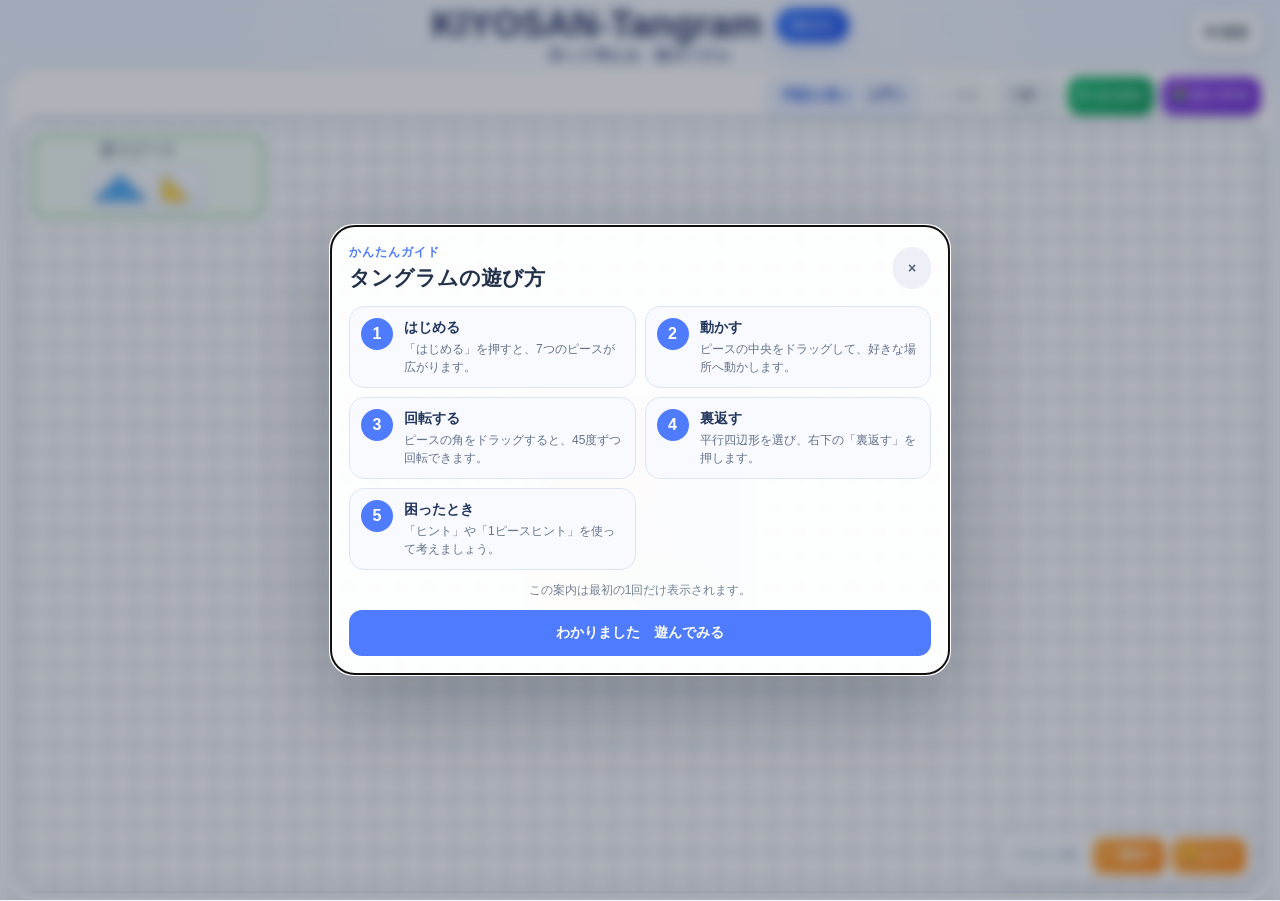
==== commit 267c7f2e: "Add files via upload" ====
--- a/index.html
+++ b/index.html
@@ -1,5 +1,5 @@
 <!DOCTYPE html>
-<!-- KIYOSAN-Tangram Ver.2.0 -->
+<!-- KIYOSAN-Tangram Ver.2.1 -->
 <html lang="ja">
 <head>
 <meta charset="UTF-8">
@@ -13,7 +13,7 @@
 <link rel="manifest" href="./manifest.webmanifest">
 <link rel="apple-touch-icon" href="./icons/apple-touch-icon.png">
 
-<title>KIYOSAN-Tangram Ver.2.0</title>
+<title>KIYOSAN-Tangram Ver.2.1</title>
 <link rel="stylesheet" href="style.css">
 
 </head>
@@ -21,7 +21,7 @@
 <header class="v2-header">
   <div class="v2-title-row">
     <h1>KIYOSAN-Tangram</h1>
-    <span class="prototype-badge">Ver.2.0</span>
+    <span class="prototype-badge">Ver.2.1</span>
   </div>
   <p class="v2-subtitle">作って考える・形のパズル</p>
   <button id="settingsBtn" class="settings-trigger" type="button"
@@ -30,12 +30,11 @@
 <main class="app prototype17-layout">
 <section class="card board-card">
   <div class="top">
-    <h2>組み立てエリア</h2>
     <div class="board-top-actions">
       <span class="legend">完成図を見ながら作りましょう</span>
       <button id="problemPickerBtn" class="problem-picker-trigger" type="button"
         aria-haspopup="dialog" aria-controls="problemPickerDialog">
-        問題を選ぶ　<span id="currentProblemLabel">入門 1</span>
+        <span class="problem-picker-label-long">問題を選ぶ</span><span class="problem-picker-label-short">問題</span>　<span id="currentProblemLabel">入門 1</span>
       </button>
       <button id="prev" class="top-action-button problem-step-button" type="button">← まえ</button>
       <button id="next" class="top-action-button problem-step-button" type="button">つぎ →</button>
@@ -283,6 +282,13 @@
           <option value="off">なし</option>
         </select>
       </div>
+      <div class="silhouette-setting kana-setting-control" data-kana-exempt>
+        <label for="textStyleSetting">ボタンなどの表記</label>
+        <select id="textStyleSetting">
+          <option value="kanji">漢字にする</option>
+          <option value="kana">ひらがなにする</option>
+        </select>
+      </div>
       <div class="piece-size-panel">
         <span>ピースの大きさ</span>
         <div class="piece-size-buttons">
@@ -294,6 +300,13 @@
     </section>
     <section class="modal-section" aria-labelledby="utilityTitle">
       <h3 id="utilityTitle">操作</h3>
+      <div class="silhouette-setting teacher-mode-setting">
+        <label for="teacherModeSetting">教師モード</label>
+        <select id="teacherModeSetting">
+          <option value="off">使わない</option>
+          <option value="on">使う（1ピースヒントを表示）</option>
+        </select>
+      </div>
       <div class="utility-buttons">
         <button id="fullscreenBtn" type="button">⛶ 全画面</button>
         <button id="tutorialBtn" type="button">？ 操作案内を見る</button>
--- a/style.css
+++ b/style.css
@@ -222,7 +222,32 @@
 .modal-section .piece-size-panel{background:#fff;margin:0}
 .teacher-modal{background:#f6f3ff;border-color:#ded7f4}
 .teacher-modal .utility-buttons{margin:0}
+.teacher-mode-setting{margin-bottom:8px!important;background:#fff}
+body.teacher-mode .board-corner-actions #oneHint{display:inline-flex;align-items:center;justify-content:center}
 .modal-done{width:100%;margin-top:2px}
+
+/* 設定項目が増えても、iPad・パソコンでは全体を一度に見渡せる横型配置にする。 */
+@media(min-width:591px){
+  #settingsDialog .modal-panel{
+    width:min(720px,calc(100vw - 32px));
+    max-height:calc(100dvh - 20px);
+    padding:14px 16px;
+  }
+  #settingsDialog .modal-header{margin-bottom:9px}
+  #settingsDialog .modal-section{padding:11px 12px;margin-bottom:8px}
+  #settingsDialog .modal-section[aria-labelledby="appearanceTitle"]{
+    display:grid;grid-template-columns:repeat(2,minmax(0,1fr));gap:7px 10px;
+  }
+  #settingsDialog .modal-section[aria-labelledby="appearanceTitle"]>h3,
+  #settingsDialog .modal-section[aria-labelledby="appearanceTitle"]>.piece-size-panel{
+    grid-column:1/-1;
+  }
+  #settingsDialog .modal-section[aria-labelledby="appearanceTitle"]>h3{margin-bottom:1px}
+  #settingsDialog .modal-section .silhouette-setting{margin-bottom:0}
+  #settingsDialog .piece-size-panel{padding:7px 9px}
+  #settingsDialog .piece-size-panel>span{margin-bottom:5px}
+  #settingsDialog .modal-done{min-height:40px}
+}
 .level-clear-dialog{z-index:1200;overflow:hidden}
 .level-clear-backdrop{background:radial-gradient(circle at 50% 42%,rgba(255,212,59,.34),rgba(26,35,55,.60));backdrop-filter:blur(8px);-webkit-backdrop-filter:blur(8px)}
 .level-clear-panel{width:min(500px,94vw);overflow:hidden;text-align:center;padding:36px 26px 26px;border:3px solid #ffd43b;background:linear-gradient(155deg,#fffdf4 0%,#fff 52%,#fff3bf 100%);box-shadow:0 30px 90px rgba(20,31,52,.38),0 0 55px rgba(255,212,59,.42);animation:levelClearIn .65s cubic-bezier(.18,.89,.32,1.35) forwards}
@@ -1941,6 +1966,7 @@
 }
 .board-top-actions{
   display:flex;
+  width:100%;
   align-items:center;
   justify-content:flex-end;
   gap:7px;
@@ -1960,6 +1986,7 @@
 }
 .problem-picker-trigger:hover{background:#e2ebff}
 .problem-picker-trigger #currentProblemLabel{color:#1e3f9d}
+.problem-picker-label-short{display:none}
 .board-top-actions .top-action-button{
   width:auto;
   min-width:0;
@@ -2079,9 +2106,10 @@
   }
   .board-card>.top{align-items:flex-start}
   .board-top-actions{
-    flex-wrap:wrap;
+    width:100%;
+    flex-wrap:nowrap;
     justify-content:flex-end;
-    gap:5px;
+    gap:3px;
   }
   .board-top-actions .legend{display:none}
   .problem-picker-trigger{padding:7px 8px;font-size:12px}
@@ -2109,6 +2137,24 @@
   }
 }
 
+@media(max-width:590px){
+  .kana-setting-control{display:none!important}
+  .board-card>.top>h2{display:none}
+  .problem-picker-label-long{display:none}
+  .problem-picker-label-short{display:inline}
+  .board-top-actions .problem-picker-trigger{
+    min-width:0;padding:6px 6px;font-size:10.5px;
+  }
+  .board-top-actions .top-action-button{
+    padding:6px 6px!important;font-size:10px!important;
+  }
+}
+@media(max-width:390px){
+  .board-top-actions{gap:2px}
+  .board-top-actions .problem-picker-trigger{padding:5px 4px;font-size:10px}
+  .board-top-actions .top-action-button{padding:5px 4px!important;font-size:9.5px!important}
+}
+
 /* iPhone縦画面：設定全体を画面内でスクロールし、閉じる操作を常に表示する。 */
 @media (max-width:590px) and (orientation:portrait){
   #settingsDialog.modal{
@@ -2130,7 +2176,14 @@
     box-shadow:0 4px 12px rgba(35,49,75,.16);
   }
   .phone-rotate-button{display:inline-flex;align-items:center;justify-content:center}
-  .board-corner-actions{max-width:calc(100% - 12px);flex-wrap:wrap;justify-content:flex-end}
+  .board-corner-actions{max-width:calc(100% - 12px);flex-wrap:nowrap;justify-content:flex-end}
+  .board-corner-actions #hint{min-width:58px}
+}
+@media (max-width:390px){
+  .board-corner-actions{gap:2px;padding:3px}
+  .prototype17-layout .board-corner-actions button{
+    padding:6px 5px!important;font-size:10px!important;
+  }
 }
 
 
